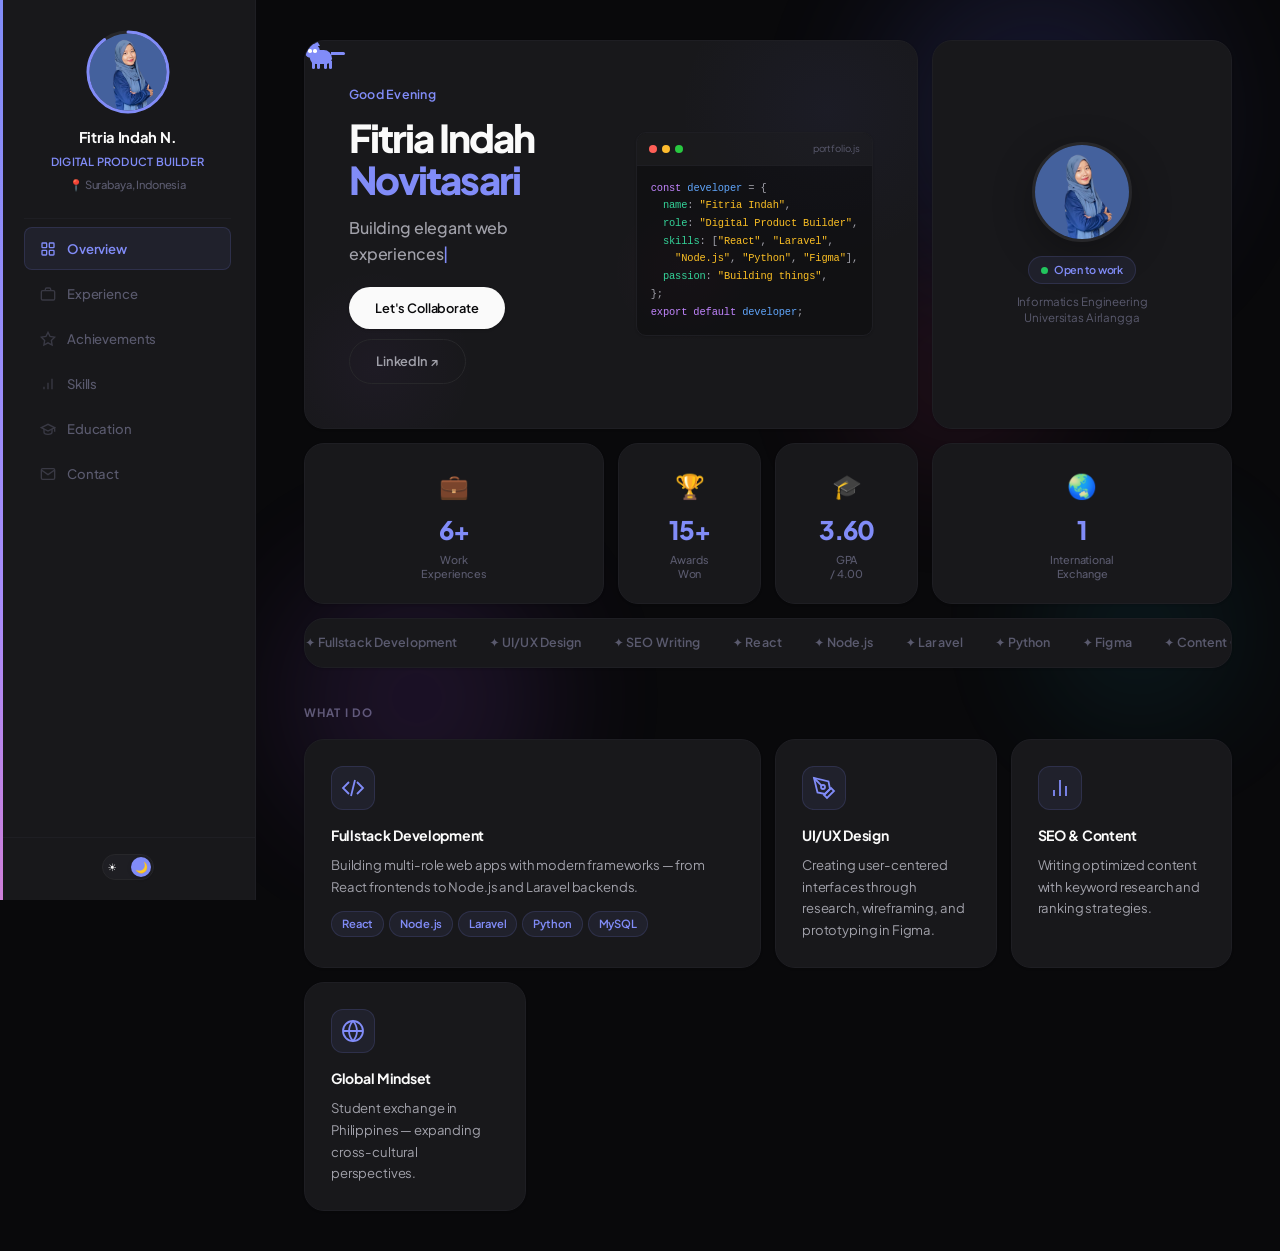
==== index.html @ 5f452891 "Deploy Portfoli" ====
<!DOCTYPE html>
<html lang="en" data-theme="dark">
<head>
  <meta charset="UTF-8"/><meta name="viewport" content="width=device-width,initial-scale=1.0"/>
  <title>Fitria Indah Novitasari – Portfolio</title>
  <meta name="description" content="Portfolio of Fitria Indah Novitasari"/>
  <link rel="preconnect" href="https://fonts.googleapis.com"/>
  <link rel="preconnect" href="https://fonts.gstatic.com" crossorigin/>
  <link href="https://fonts.googleapis.com/css2?family=Plus+Jakarta+Sans:wght@300;400;500;600;700;800&display=swap" rel="stylesheet"/>
  <link rel="stylesheet" href="style.css"/>
</head>
<body>
<aside class="sidebar" id="sidebar">
  <div class="sidebar-accent-line"></div>
  <div class="sidebar-top">
    <div class="sidebar-profile">
      <div class="avatar-ring"><svg class="ring-svg" viewBox="0 0 88 88"><circle cx="44" cy="44" r="40" stroke-width="3" fill="none" class="ring-bg"/><circle cx="44" cy="44" r="40" stroke-width="3" fill="none" class="ring-fill" stroke-dasharray="251" stroke-dashoffset="25"/></svg><img src="img/avatar.png?v=2" alt="Fitria" class="sidebar-avatar"/></div>
      <h2>Fitria Indah N.</h2>
      <span class="sidebar-role">Digital Product Builder</span>
      <div class="sidebar-location">📍 Surabaya, Indonesia</div>
    </div>
    <nav class="sidebar-nav">
      <a href="#overview" class="nav-item active" data-section="overview"><span class="nav-icon"><svg width="16" height="16" viewBox="0 0 24 24" fill="none" stroke="currentColor" stroke-width="2"><rect x="3" y="3" width="7" height="7" rx="1"/><rect x="14" y="3" width="7" height="7" rx="1"/><rect x="3" y="14" width="7" height="7" rx="1"/><rect x="14" y="14" width="7" height="7" rx="1"/></svg></span>Overview</a>
      <a href="#experience" class="nav-item" data-section="experience"><span class="nav-icon"><svg width="16" height="16" viewBox="0 0 24 24" fill="none" stroke="currentColor" stroke-width="2"><rect x="2" y="7" width="20" height="14" rx="2"/><path d="M16 7V5a2 2 0 00-2-2h-4a2 2 0 00-2 2v2"/></svg></span>Experience</a>
      <a href="#achievements" class="nav-item" data-section="achievements"><span class="nav-icon"><svg width="16" height="16" viewBox="0 0 24 24" fill="none" stroke="currentColor" stroke-width="2"><path d="M12 2l3.09 6.26L22 9.27l-5 4.87 1.18 6.88L12 17.77l-6.18 3.25L7 14.14 2 9.27l6.91-1.01L12 2z"/></svg></span>Achievements</a>
      <a href="#skills" class="nav-item" data-section="skills"><span class="nav-icon"><svg width="16" height="16" viewBox="0 0 24 24" fill="none" stroke="currentColor" stroke-width="2"><path d="M12 20V10"/><path d="M18 20V4"/><path d="M6 20v-4"/></svg></span>Skills</a>
      <a href="#education" class="nav-item" data-section="education"><span class="nav-icon"><svg width="16" height="16" viewBox="0 0 24 24" fill="none" stroke="currentColor" stroke-width="2"><path d="M22 10v6M2 10l10-5 10 5-10 5z"/><path d="M6 12v5c0 1.66 2.69 3 6 3s6-1.34 6-3v-5"/></svg></span>Education</a>
      <a href="#contact" class="nav-item" data-section="contact"><span class="nav-icon"><svg width="16" height="16" viewBox="0 0 24 24" fill="none" stroke="currentColor" stroke-width="2"><path d="M4 4h16c1.1 0 2 .9 2 2v12c0 1.1-.9 2-2 2H4c-1.1 0-2-.9-2-2V6c0-1.1.9-2 2-2z"/><polyline points="22,6 12,13 2,6"/></svg></span>Contact</a>
    </nav>
  </div>
  <div class="sidebar-bottom">

    <div class="theme-toggle" id="themeToggle" title="Toggle theme"><span class="toggle-icon light-icon">☀️</span><span class="toggle-icon dark-icon">🌙</span><div class="toggle-thumb"></div></div>
  </div>
</aside>
<header class="mobile-header" id="mobileHeader">
  <button class="menu-btn" id="menuBtn" aria-label="Menu"><span></span><span></span><span></span></button>
  <span class="mobile-logo">FIN.</span>
  <div class="theme-toggle-sm" id="themeToggleSm">🌙</div>
</header>

<main class="main" id="main">

<!-- ===== OVERVIEW ===== -->
<section id="overview" class="panel active">
  <!-- FLOATING GLASS BLOBS -->
  <div class="glass-container">
    <div class="glass-blob gb1"></div>
    <div class="glass-blob gb2"></div>
    <div class="glass-blob gb3"></div>
    <div class="glass-blob gb4"></div>
  </div>

  <!-- BENTO HERO -->
  <div class="bento">
    <div class="bento-main anim-scale">
      <div class="oh-bg"><div class="oh-circle c1"></div><div class="oh-circle c2"></div><div class="oh-circle c3"></div></div>
      <div class="cat-walk"><div class="cat"><div class="cat-body"><div class="cat-head"><div class="cat-ear-l"></div><div class="cat-ear-r"></div><div class="cat-eye-l"></div><div class="cat-eye-r"></div></div><div class="cat-tail"></div><div class="cat-leg cat-leg1"></div><div class="cat-leg cat-leg2"></div><div class="cat-leg cat-leg3"></div><div class="cat-leg cat-leg4"></div></div></div></div>
      <div class="bento-main-inner hero-split">
        <div class="hero-left">
          <span class="oh-greeting" id="greeting"></span>
          <h1 class="oh-name">Fitria Indah<br/><span class="accent">Novitasari</span></h1>
          <p class="oh-tagline">Building <span class="typed" id="typed"></span><span class="cursor-blink">|</span></p>
          <div class="oh-actions"><a href="#contact" class="btn btn-primary" onclick="navigateTo('contact')">Let's Collaborate</a><a href="https://www.linkedin.com/in/fitrindahn" target="_blank" class="btn btn-outline">LinkedIn ↗</a></div>
        </div>
        <div class="hero-right">
          <div class="code-window">
            <div class="cw-bar"><span class="cw-dot red"></span><span class="cw-dot yellow"></span><span class="cw-dot green"></span><span class="cw-title">portfolio.js</span></div>
            <pre class="cw-code"><span class="ck">const</span> <span class="cv">developer</span> = {
  <span class="cp">name</span>: <span class="cs">"Fitria Indah"</span>,
  <span class="cp">role</span>: <span class="cs">"Digital Product Builder"</span>,
  <span class="cp">skills</span>: [<span class="cs">"React"</span>, <span class="cs">"Laravel"</span>,
    <span class="cs">"Node.js"</span>, <span class="cs">"Python"</span>, <span class="cs">"Figma"</span>],
  <span class="cp">passion</span>: <span class="cs">"Building things"</span>,
};
<span class="ck">export default</span> <span class="cv">developer</span>;</pre>
          </div>
        </div>
      </div>
    </div>
    <div class="bento-avatar anim">
      <img src="img/avatar.png?v=2" alt="Fitria" class="oh-avatar"/>
      <div class="oh-status"><span class="status-dot"></span> Open to work</div>
      <p class="bento-avatar-sub">Informatics Engineering<br/>Universitas Airlangga</p>
    </div>
    <div class="bento-stat anim hover-wiggle"><div class="stat-icon">💼</div><div class="stat-num">6+</div><div class="stat-lbl">Work<br/>Experiences</div></div>
    <div class="bento-stat anim hover-wiggle"><div class="stat-icon">🏆</div><div class="stat-num">15+</div><div class="stat-lbl">Awards<br/>Won</div></div>
    <div class="bento-stat anim hover-wiggle"><div class="stat-icon">🎓</div><div class="stat-num">3.60</div><div class="stat-lbl">GPA<br/>/ 4.00</div></div>
    <div class="bento-stat anim hover-wiggle"><div class="stat-icon">🌏</div><div class="stat-num">1</div><div class="stat-lbl">International<br/>Exchange</div></div>
  </div>

  <!-- MARQUEE -->
  <div class="marquee-wrap anim">
    <div class="marquee">
      <span>✦ Fullstack Development</span><span>✦ UI/UX Design</span><span>✦ SEO Writing</span><span>✦ React</span><span>✦ Node.js</span><span>✦ Laravel</span><span>✦ Python</span><span>✦ Figma</span><span>✦ Content Creation</span><span>✦ MikroTik MTCNA</span><span>✦ Project Management</span>
      <span>✦ Fullstack Development</span><span>✦ UI/UX Design</span><span>✦ SEO Writing</span><span>✦ React</span><span>✦ Node.js</span><span>✦ Laravel</span><span>✦ Python</span><span>✦ Figma</span><span>✦ Content Creation</span><span>✦ MikroTik MTCNA</span><span>✦ Project Management</span>
    </div>
  </div>

  <!-- WHAT I DO -->
  <h2 class="section-label">What I Do</h2>
  <div class="what-grid">
    <div class="what-card what-large anim hover-wiggle"><div class="what-icon"><svg width="24" height="24" viewBox="0 0 24 24" fill="none" stroke="var(--accent2)" stroke-width="1.8"><polyline points="16 18 22 12 16 6"/><polyline points="8 6 2 12 8 18"/><line x1="14" y1="4" x2="10" y2="20"/></svg></div><h3>Fullstack Development</h3><p>Building multi-role web apps with modern frameworks — from React frontends to Node.js and Laravel backends.</p><div class="what-tags"><span>React</span><span>Node.js</span><span>Laravel</span><span>Python</span><span>MySQL</span></div></div>
    <div class="what-card anim hover-wiggle"><div class="what-icon"><svg width="24" height="24" viewBox="0 0 24 24" fill="none" stroke="var(--accent2)" stroke-width="1.8"><path d="M12 19l7-7 3 3-7 7-3-3z"/><path d="M18 13l-1.5-7.5L2 2l3.5 14.5L13 18l5-5z"/><path d="M2 2l7.586 7.586"/><circle cx="11" cy="11" r="2"/></svg></div><h3>UI/UX Design</h3><p>Creating user-centered interfaces through research, wireframing, and prototyping in Figma.</p></div>
    <div class="what-card anim hover-wiggle"><div class="what-icon"><svg width="24" height="24" viewBox="0 0 24 24" fill="none" stroke="var(--accent2)" stroke-width="1.8"><line x1="18" y1="20" x2="18" y2="10"/><line x1="12" y1="20" x2="12" y2="4"/><line x1="6" y1="20" x2="6" y2="14"/></svg></div><h3>SEO &amp; Content</h3><p>Writing optimized content with keyword research and ranking strategies.</p></div>
    <div class="what-card anim hover-wiggle"><div class="what-icon"><svg width="24" height="24" viewBox="0 0 24 24" fill="none" stroke="var(--accent2)" stroke-width="1.8"><circle cx="12" cy="12" r="10"/><path d="M2 12h20M12 2a15.3 15.3 0 014 10 15.3 15.3 0 01-4 10 15.3 15.3 0 01-4-10 15.3 15.3 0 014-10z"/></svg></div><h3>Global Mindset</h3><p>Student exchange in Philippines — expanding cross-cultural perspectives.</p></div>
  </div>
</section>

<!-- ===== EXPERIENCE ===== -->
<section id="experience" class="panel">
  <div class="panel-header"><div><h1 class="panel-title">Experience</h1><p class="panel-sub">My professional work journey</p></div></div>

  <div class="exp-card anim"><div class="exp-top"><div class="exp-info"><span class="badge badge-full">Full Time</span><h3>Full Stack Engineer</h3><p class="exp-company">PT Cerdas Anak Indonesia · Depok</p><span class="exp-date">Dec 2025 – Mar 2026</span></div></div>
    <p class="exp-desc">Developing a full-stack multi-role website for <strong>cerindo.id</strong>, covering both frontend and backend system implementation.</p>
    <div class="exp-tags"><span>Full Stack</span><span>Frontend</span><span>Backend</span></div>
    <div class="media-section"><h4>📎 Project Media</h4><div class="media-grid"><a href="https://www.cerindo.id" target="_blank" class="media-item media-link"><img src="img/project-cerindo.png" alt="Cerindo"/><span>Cerindo Dashboard ↗</span></a></div></div></div>

  <div class="exp-card anim"><div class="exp-top"><div class="exp-info"><span class="badge badge-full">Full Time</span><h3>Content Creator</h3><p class="exp-company">PT Pop Jasa Indonesia · Surabaya</p><span class="exp-date">Jul 2025 – Mar 2026</span></div></div>
    <p class="exp-desc">Planned and produced social media content end-to-end, creating engaging visuals and copy for 4 brands.</p>
    <div class="exp-tags"><span>Social Media</span><span>Copywriting</span><span>Marketing</span></div>
    <div class="media-section"><h4>📎 Brand Accounts</h4><div class="brand-links">
      <a href="https://www.instagram.com/popjasaofficial" target="_blank" class="brand-link"><img src="img/brand-popjasa.jpg" alt="Popjasa" class="brand-avatar"/><div class="brand-info"><strong>Popjasa</strong><span>@popjasaofficial</span></div><span class="cl-arrow">→</span></a>
      <a href="https://www.instagram.com/jasamuraofficial" target="_blank" class="brand-link"><img src="img/brand-jasamura.jpg" alt="Jasamura" class="brand-avatar"/><div class="brand-info"><strong>Jasamura</strong><span>@jasamuraofficial</span></div><span class="cl-arrow">→</span></a>
      <a href="https://www.instagram.com/saftindonesia" target="_blank" class="brand-link"><img src="img/brand-saft.jpg" alt="SAFT" class="brand-avatar"/><div class="brand-info"><strong>SAFT</strong><span>@saftindonesia</span></div><span class="cl-arrow">→</span></a>
      <a href="https://www.instagram.com/upgradeskill.id" target="_blank" class="brand-link"><img src="img/brand-upgradeskill.jpg" alt="Upgrade Skill" class="brand-avatar"/><div class="brand-info"><strong>Upgrade Skill</strong><span>@upgradeskill.id</span></div><span class="cl-arrow">→</span></a>
    </div></div></div>

  <div class="exp-card anim"><div class="exp-top"><div class="exp-info"><span class="badge badge-intern">Internship</span><h3>UI/UX Designer</h3><p class="exp-company">Start Franchise · Surabaya</p><span class="exp-date">Dec 2025 – Feb 2026</span></div></div>
    <p class="exp-desc">Designed user-focused web and app interfaces through wireframing, prototyping, and developer collaboration.</p>
    <div class="exp-tags"><span>UI/UX</span><span>Wireframing</span><span>Prototyping</span></div>
    <div class="media-section"><h4>📎 Project Media</h4><div class="media-grid"><div class="media-item" onclick="openLightbox('img/sf-portfolio1.png')"><img src="img/sf-portfolio1.png" alt="Start Franchise Website"/><span>Website Design</span></div><div class="media-item" onclick="openLightbox('img/sf-portfolio2.png')"><img src="img/sf-portfolio2.png" alt="Start Franchise Awards"/><span>Awards Page</span></div></div></div></div>

  <div class="exp-card anim"><div class="exp-top"><div class="exp-info"><span class="badge badge-intern">Internship</span><h3>SEO Writer</h3><p class="exp-company">DSID, Universitas Airlangga</p><span class="exp-date">Feb 2025 – Dec 2025</span></div></div>
    <p class="exp-desc">Wrote SEO-optimized articles with keyword research, proper formatting, and ranking optimization.</p>
    <div class="exp-tags"><span>SEO</span><span>Content</span><span>Keywords</span></div>
    <div class="media-section"><h4>📎 Project Media</h4><div class="brand-links"><a href="img/seo-articles.pdf" target="_blank" class="brand-link"><span class="brand-avatar" style="background:linear-gradient(135deg,#ef4444,#dc2626);color:#fff;display:flex;align-items:center;justify-content:center;font-size:.65rem;font-weight:800">PDF</span><div class="brand-info"><strong>SEO Articles Collection</strong><span>View published articles →</span></div><span class="cl-arrow">→</span></a></div></div></div>

  <div class="exp-card anim"><div class="exp-top"><div class="exp-info"><span class="badge badge-intern">Internship</span><h3>UI/UX Designer</h3><p class="exp-company">PT Utero Indonesia · Malang</p><span class="exp-date">Jul 2022 – Dec 2022</span></div></div>
    <p class="exp-desc">Created website prototypes, developed a digital museum project, and produced Instagram content.</p>
    <div class="exp-tags"><span>UI/UX</span><span>Prototyping</span><span>Branding</span></div>
    <div class="media-section"><h4>📎 Project Media</h4><div class="brand-links"><a href="img/utero-portfolio.pdf" target="_blank" class="brand-link"><span class="brand-avatar" style="background:linear-gradient(135deg,#ef4444,#dc2626);color:#fff;display:flex;align-items:center;justify-content:center;font-size:.65rem;font-weight:800">PDF</span><div class="brand-info"><strong>UI/UX Design Portfolio</strong><span>View full portfolio →</span></div><span class="cl-arrow">→</span></a></div></div></div>
</section>

<!-- ===== ACHIEVEMENTS ===== -->
<section id="achievements" class="panel">
  <div class="panel-header anim"><div><h1 class="panel-title">Achievements</h1><p class="panel-sub">Awards, competitions & certifications</p></div></div>

  <div class="ach-featured">
    <div class="ach-feature-card anim-scale">
      <div class="ach-feature-badge">🥇 International</div>
      <h3>1st Place – Tech-Poster-Play</h3>
      <p>CSPC, Philippines · 2024</p>
      <div class="media-section mini"><div class="media-grid"><div class="media-item" onclick="openLightbox('img/cert-techplay-new.jpg')"><img src="img/cert-techplay-new.jpg" alt="Tech-Play Certificate"/><span>Certificate</span></div></div></div>
    </div>
    <div class="ach-feature-card anim-scale">
      <div class="ach-feature-badge">🏆 University</div>
      <h3>Top 10 Outstanding Student</h3>
      <p>Mahasiswa Berprestasi, UNAIR · 2025</p>
      <div class="media-section mini"><div class="media-grid"><div class="media-item" onclick="openLightbox('img/cert-mawapres.jpg')"><img src="img/cert-mawapres.jpg" alt="Mawapres"/><span>Certificate</span></div></div></div>
    </div>
  </div>

  <h2 class="section-label">Competition Awards</h2>
  <div class="ach-list">
    <div class="ach-row anim-left"><span class="ach-yr">2024</span><div><strong>Top 3 Outstanding Student – Faculty Level</strong><p>Universitas Airlangga</p></div><div class="media-item sm" onclick="openLightbox('img/cert-mawapres-table.jpg')"><img src="img/cert-mawapres-table.jpg" alt="Mawapres"/></div></div>
    <div class="ach-row anim-left"><span class="ach-yr">2024</span><div><strong>Top 20 Best Team – Hackfest</strong><p>GDSC Indonesia</p></div><div class="media-item sm" onclick="openLightbox('img/cert-gdsc-new.jpg')"><img src="img/cert-gdsc-new.jpg" alt="GDSC"/></div></div>
    <div class="ach-row anim-left"><span class="ach-yr">2023</span><div><strong>Best Discipline Student</strong><p>SMK Telkom Sidoarjo</p></div><div class="media-item sm" onclick="openLightbox('img/cert-discipline.jpg')"><img src="img/cert-discipline.jpg" alt="Discipline"/></div></div>
    <div class="ach-row anim-left"><span class="ach-yr">2023</span><div><strong>1st Runner Up – Entrepreneur Business 4.0</strong><p>UKWM</p></div><div class="media-item sm" onclick="openLightbox('img/cert-ukwm-new.png')"><img src="img/cert-ukwm-new.png" alt="UKWM"/></div></div>
    <div class="ach-row anim-left"><span class="ach-yr">2022</span><div><strong>1st Winner – OCEANO Paper & Poster</strong><p>ITS</p></div><div class="media-item sm" onclick="openLightbox('img/cert-oceano.png')"><img src="img/cert-oceano.png" alt="OCEANO"/></div></div>
    <div class="ach-row anim-left"><span class="ach-yr">2022</span><div><strong>1st Runner Up – Compfest 14</strong><p>University of Indonesia</p></div><div class="media-item sm" onclick="openLightbox('img/cert-compfest.png')"><img src="img/cert-compfest.png" alt="Compfest"/></div></div>
    <div class="ach-row anim-left"><span class="ach-yr">2022</span><div><strong>1st Winner – Business Plan</strong><p>Muhammadiyah Ponorogo Univ.</p></div><div class="media-item sm" onclick="openLightbox('img/cert-bizplan.png')"><img src="img/cert-bizplan.png" alt="Business Plan"/></div></div>
    <div class="ach-row anim-left"><span class="ach-yr">2022</span><div><strong>1st Winner – Playbox Season II</strong><p>ITTS</p></div><div class="media-item sm" onclick="openLightbox('img/cert-playbox.png')"><img src="img/cert-playbox.png" alt="Playbox"/></div></div>
  </div>

  <h2 class="section-label" style="margin-top:32px">Certifications</h2>
  <div class="cert-card anim-left"><span class="cert-icon">📜</span><div><strong>MikroTik Certified Network Associate (MTCNA)</strong><p>Network Associate License · 2023</p></div></div>
</section>

<!-- ===== SKILLS ===== -->
<section id="skills" class="panel">
  <div class="panel-header"><div><h1 class="panel-title">Skills & Expertise</h1><p class="panel-sub">Technologies and tools I work with</p></div></div>
  <div class="skills-layout">
    <div class="skill-main">
      <h3>💻 Fullstack Development</h3>
      <div class="skill-bars">
        <div class="skill-bar-item"><span class="sb-label">HTML / CSS</span><div class="sb-track"><div class="sb-fill" style="width:92%"></div></div></div>
        <div class="skill-bar-item"><span class="sb-label">JavaScript</span><div class="sb-track"><div class="sb-fill" style="width:85%"></div></div></div>
        <div class="skill-bar-item"><span class="sb-label">React</span><div class="sb-track"><div class="sb-fill" style="width:78%"></div></div></div>
        <div class="skill-bar-item"><span class="sb-label">Node.js</span><div class="sb-track"><div class="sb-fill" style="width:75%"></div></div></div>
        <div class="skill-bar-item"><span class="sb-label">PHP / Laravel</span><div class="sb-track"><div class="sb-fill" style="width:80%"></div></div></div>
        <div class="skill-bar-item"><span class="sb-label">MySQL</span><div class="sb-track"><div class="sb-fill" style="width:82%"></div></div></div>
        <div class="skill-bar-item"><span class="sb-label">Python</span><div class="sb-track"><div class="sb-fill" style="width:70%"></div></div></div>
      </div>
    </div>
    <div class="skill-side">
      <div class="skill-bubble-card anim"><h4>🎨 UI/UX Design</h4><div class="pills"><span>Figma</span><span>Wireframing</span><span>Prototyping</span><span>User Research</span><span>Design Systems</span><span>Interaction Design</span></div></div>
      <div class="skill-bubble-card anim"><h4>📈 Digital Marketing</h4><div class="pills"><span>SEO Writing</span><span>Content Creation</span><span>Social Media</span><span>Keyword Research</span><span>Copywriting</span></div></div>
      <div class="skill-bubble-card anim"><h4>💡 Soft Skills</h4><div class="pills"><span>Leadership</span><span>Public Speaking</span><span>Project Management</span><span>Critical Thinking</span><span>Team Collaboration</span><span>Time Management</span></div></div>
    </div>
  </div>
</section>

<!-- ===== EDUCATION ===== -->
<section id="education" class="panel">
  <div class="panel-header"><div><h1 class="panel-title">Education</h1><p class="panel-sub">Academic background & organizations</p></div></div>
  <div class="edu-list">
    <div class="edu-card anim"><div class="edu-icon">🎓</div><div><h3>D4 Informatics Engineering</h3><p class="edu-place">Universitas Airlangga · Surabaya</p><p class="edu-date">Aug 2023 – Present</p><div class="edu-gpa">GPA <strong>3.60</strong> / 4.00</div><p>Applied software development, data processing, and practical IT implementation.</p></div></div>
    <div class="edu-card anim"><div class="edu-icon">🏫</div><div><h3>High School Diploma</h3><p class="edu-place">SMK Telkom Sidoarjo</p><p class="edu-date">Jun 2020 – Jul 2023</p><div class="edu-gpa">Score <strong>88.00</strong> / 100</div><p>Telecommunications, network engineering, and technical troubleshooting.</p></div></div>
    <div class="edu-card anim"><div class="edu-icon">🌏</div><div><h3>International Student Exchange</h3><p class="edu-place">Camarines Sur Polytechnic Colleges · Philippines</p><p class="edu-date">2024</p><p>Airlangga Full-Time International Student Faculty Mobility Program.</p>
      <div class="media-section"><h4>📎 Exchange Media</h4><div class="media-grid"><div class="media-item" onclick="openLightbox('img/exchange-1.jpg')"><img src="img/exchange-1.jpg" alt="Student Mobility Program"/><span>Mobility Program</span></div><div class="media-item" onclick="openLightbox('img/exchange-2.jpg')"><img src="img/exchange-2.jpg" alt="Exchange Certificate"/><span>Certificate</span></div></div></div>
    </div></div>
  </div>

  <h2 class="section-label">Organizations</h2>
  <div class="org-list">
    <div class="org-card-v2"><div class="org-info"><strong>🏛️ Vice Chairman</strong><span>HIMTI, Universitas Airlangga</span><span class="org-date">Jan – Dec 2025</span></div></div>
    <div class="org-card-v2"><div class="org-info"><strong>🔵 UI/UX Designer</strong><span>GDSC Airlangga – Google Solution Challenge & Hackfest</span><span class="org-date">Oct 2023 – 2024</span></div></div>
    <div class="org-card-v2 anim-left"><div class="org-info"><strong>🌐 UI/UX Staff</strong><span>BEM UNAIR – MEDINFO Division & Airlangga Creative Fest</span><span class="org-date">May 2024 – Jan 2025</span></div></div>
    <div class="org-card-v2 anim-left"><div class="org-info"><strong>🎤 Web Development</strong><span>TEDx Universitas Airlangga – UI/UX & Prototyping</span><span class="org-date">2025</span></div>
      <div class="media-section mini"><div class="media-grid"><div class="media-item" onclick="openLightbox('img/tedx-portfolio.png')"><img src="img/tedx-portfolio.png" alt="TEDx UI/UX"/><span>TEDx UI/UX</span></div></div></div></div>
  </div>
</section>

<!-- ===== CONTACT ===== -->
<section id="contact" class="panel">
  <div class="panel-header"><div><h1 class="panel-title">Get In Touch</h1><p class="panel-sub">Open to opportunities, collaborations, or a friendly chat</p></div></div>
  <div class="contact-hero compact">
    <div class="contact-left">
      <h2>Let's build<br/>something <span class="accent">great</span><br/>together.</h2>
      <p>I'm always excited to discuss new projects, creative ideas, or opportunities to be part of your vision.</p>
      <div class="contact-details">
        <div class="cd-item"><span>📍</span><span>Surabaya, Indonesia</span></div>
        <div class="cd-item"><span class="status-dot"></span><span>Available for work</span></div>
      </div>
    </div>
    <div class="contact-right">
      <a href="mailto:hello.fitria15@gmail.com" class="contact-link anim"><div class="cl-icon">✉️</div><div><h4>Email</h4><p>hello.fitria15@gmail.com</p></div><span class="cl-arrow">→</span></a>
      <a href="https://www.linkedin.com/in/fitrindahn" target="_blank" class="contact-link anim"><div class="cl-icon">💼</div><div><h4>LinkedIn</h4><p>fitrindahn</p></div><span class="cl-arrow">→</span></a>
      <a href="tel:085755105248" class="contact-link anim"><div class="cl-icon">📱</div><div><h4>Phone</h4><p>085755105248</p></div><span class="cl-arrow">→</span></a>

    </div>
  </div>
  <div class="contact-quote anim">
    <blockquote>"The best way to predict the future is to create it."</blockquote>
    <span>— Peter Drucker</span>
  </div>
</section>

</main>
<div class="lightbox" id="lightbox" onclick="closeLightbox()"><img id="lightboxImg" src="" alt=""/><button class="lb-close" onclick="closeLightbox()">✕</button></div>
<script src="script.js"></script>
</body>
</html>
---- style.css ----
*,*::before,*::after{box-sizing:border-box;margin:0;padding:0}
:root{
  --bg:#f8f8fa;--bg2:#ffffff;--bg3:#f2f2f5;--bg4:#eaeaef;
  --text:#18181b;--text2:#52525b;--text3:#a1a1aa;
  --accent:#18181b;--accent2:#6366f1;--accent-soft:rgba(99,102,241,0.06);--accent-border:rgba(99,102,241,0.12);
  --border:#e4e4e7;--border2:#f0f0f2;
  --shadow:0 1px 3px rgba(0,0,0,0.04);--shadow2:0 12px 40px rgba(0,0,0,0.06);--shadow3:0 1px 2px rgba(0,0,0,0.03);
  --radius:20px;--radius-sm:12px;--radius-xs:8px;
  --font:'Plus Jakarta Sans',system-ui,sans-serif;
  --sidebar-w:256px;--ease:cubic-bezier(0.25,0.1,0.25,1);
}
[data-theme="dark"]{
  --bg:#09090b;--bg2:#18181b;--bg3:#1e1e23;--bg4:#27272a;
  --text:#fafafa;--text2:#a1a1aa;--text3:#5a5a6e;
  --accent:#fafafa;--accent2:#818cf8;--accent-soft:rgba(129,140,248,0.08);--accent-border:rgba(129,140,248,0.15);
  --border:#27272a;--border2:#1e1e23;
  --shadow:0 1px 3px rgba(0,0,0,0.2);--shadow2:0 12px 40px rgba(0,0,0,0.3);--shadow3:0 1px 2px rgba(0,0,0,0.15);
}
html{scroll-behavior:smooth;-webkit-font-smoothing:antialiased}
body{font-family:var(--font);background:var(--bg);color:var(--text);transition:background .4s var(--ease),color .4s var(--ease);line-height:1.6;font-size:14px;letter-spacing:-.01em}
::-webkit-scrollbar{width:4px}::-webkit-scrollbar-track{background:transparent}::-webkit-scrollbar-thumb{background:var(--border);border-radius:99px}
img{max-width:100%;display:block}a{color:inherit;text-decoration:none}

/* SIDEBAR */
.sidebar{position:fixed;left:0;top:0;bottom:0;width:var(--sidebar-w);background:var(--bg2);border-right:1px solid var(--border2);display:flex;flex-direction:column;justify-content:space-between;z-index:50;transition:transform .4s var(--ease),background .4s var(--ease)}
.sidebar-accent-line{position:absolute;top:0;left:0;bottom:0;width:3px;background:linear-gradient(180deg,var(--accent2),#a78bfa,#f472b6,var(--accent2));background-size:200% 200%;animation:gradLine 6s ease infinite}
@keyframes gradLine{0%,100%{background-position:0% 0%}50%{background-position:0% 100%}}
.sidebar-top{padding:32px 24px 24px}
.sidebar-profile{text-align:center;padding-bottom:24px;margin-bottom:8px;border-bottom:1px solid var(--border2)}
.avatar-ring{position:relative;width:80px;height:80px;margin:0 auto 14px}
.ring-svg{position:absolute;inset:-4px;width:88px;height:88px;transform:rotate(-90deg)}
.ring-bg{stroke:var(--border)}
.ring-fill{stroke:var(--accent2);stroke-linecap:round;transition:stroke-dashoffset 1s var(--ease)}
.sidebar-avatar{width:80px;height:80px;border-radius:50%;object-fit:cover;transition:.3s var(--ease)}
.sidebar-profile:hover .sidebar-avatar{transform:scale(1.05)}
.sidebar-profile h2{font-size:.92rem;font-weight:700;letter-spacing:-.02em;margin-bottom:3px}
.sidebar-role{font-size:.7rem;color:var(--accent2);font-weight:600;letter-spacing:.02em;text-transform:uppercase;display:block;margin-bottom:6px}
.sidebar-location{font-size:.7rem;color:var(--text3);font-weight:500}
.sidebar-nav{display:flex;flex-direction:column;gap:2px}
.nav-item{display:flex;align-items:center;gap:10px;padding:10px 14px;border-radius:var(--radius-xs);font-size:.82rem;font-weight:500;color:var(--text3);transition:all .25s var(--ease);cursor:pointer;border:1px solid transparent;position:relative}
.nav-item:hover{color:var(--text);background:var(--bg3)}
.nav-item.active{color:var(--accent2);background:var(--accent-soft);font-weight:600;border-color:var(--accent-border)}
.nav-icon{width:18px;display:flex;align-items:center;justify-content:center;opacity:.5;flex-shrink:0}
.nav-icon svg{width:16px;height:16px}
.nav-item.active .nav-icon{opacity:1}
.sidebar-bottom{padding:16px 24px 20px;border-top:1px solid var(--border2)}
.sidebar-socials{display:flex;justify-content:center;gap:8px;margin-bottom:14px}
.sb-social{width:34px;height:34px;display:flex;align-items:center;justify-content:center;border-radius:var(--radius-xs);font-size:.9rem;background:var(--bg3);border:1px solid var(--border2);transition:.25s var(--ease)}
.sb-social:hover{background:var(--accent-soft);border-color:var(--accent-border);transform:translateY(-2px)}
.theme-toggle{width:52px;height:26px;background:var(--bg3);border-radius:99px;position:relative;cursor:pointer;display:flex;align-items:center;justify-content:space-between;padding:0 5px;margin:0 auto;border:1px solid var(--border);transition:.3s var(--ease)}
.theme-toggle:hover{border-color:var(--accent2)}
.toggle-icon{font-size:.65rem;z-index:1}
.toggle-thumb{position:absolute;left:2px;width:20px;height:20px;border-radius:50%;background:var(--accent);transition:transform .35s var(--ease);box-shadow:0 1px 4px rgba(0,0,0,.15)}
[data-theme="dark"] .toggle-thumb{transform:translateX(26px);background:var(--accent2)}
.mobile-header{display:none;position:fixed;top:0;left:0;right:0;height:56px;background:var(--bg2);border-bottom:1px solid var(--border2);z-index:60;align-items:center;justify-content:space-between;padding:0 20px;transition:background .4s var(--ease)}
.menu-btn{background:none;border:none;cursor:pointer;display:flex;flex-direction:column;gap:4px;padding:6px}
.menu-btn span{width:18px;height:1.5px;background:var(--text);border-radius:2px}
.mobile-logo{font-size:1rem;font-weight:800;letter-spacing:-.04em}
.theme-toggle-sm{font-size:1rem;cursor:pointer;transition:transform .3s}
.theme-toggle-sm:hover{transform:rotate(30deg)}
.main{margin-left:var(--sidebar-w);min-height:100vh;padding:40px 48px;max-width:1100px;transition:margin .4s var(--ease)}
.panel{display:none}.panel.active{display:block}

/* STAGGERED ANIMATIONS */
.anim{opacity:0;transform:translateY(20px);transition:opacity .5s var(--ease),transform .5s var(--ease)}
.anim.show{opacity:1;transform:translateY(0)}
.anim-left{opacity:0;transform:translateX(-20px);transition:opacity .5s var(--ease),transform .5s var(--ease)}
.anim-left.show{opacity:1;transform:translateX(0)}
.anim-scale{opacity:0;transform:scale(.92);transition:opacity .5s var(--ease),transform .5s var(--ease)}
.anim-scale.show{opacity:1;transform:scale(1)}
@keyframes pulse{0%,100%{transform:scale(1)}50%{transform:scale(1.05)}}
@keyframes wiggle{0%,100%{transform:rotate(0)}25%{transform:rotate(-3deg)}75%{transform:rotate(3deg)}}
.hover-wiggle:hover .what-emoji,.hover-wiggle:hover .stat-icon,.hover-wiggle:hover .ach-icon{animation:wiggle .4s ease}
.hover-pulse:hover{animation:pulse .35s ease}
.panel-header{margin-bottom:40px}
.panel-title{font-size:1.75rem;font-weight:800;letter-spacing:-.04em}
.panel-sub{color:var(--text3);font-size:.85rem;margin-top:6px}
.section-label{font-size:.72rem;font-weight:700;text-transform:uppercase;letter-spacing:.1em;color:var(--text3);margin-bottom:16px;margin-top:36px}
.accent{color:var(--accent2)}

/* FLOATING GLASS BLOBS - GLOWING */
.glass-container{position:fixed;top:0;left:var(--sidebar-w);right:0;bottom:0;pointer-events:none;z-index:0;overflow:hidden}
.glass-blob{position:absolute;border-radius:50%;filter:blur(70px)}
.gb1{width:320px;height:320px;background:rgba(99,102,241,.45);opacity:.6;top:-40px;right:8%;animation:drift1 18s ease-in-out infinite}
.gb2{width:260px;height:260px;background:rgba(168,85,247,.4);opacity:.55;bottom:8%;left:3%;animation:drift2 22s ease-in-out infinite}
.gb3{width:200px;height:200px;background:rgba(236,72,153,.35);opacity:.5;top:30%;right:22%;animation:drift3 15s ease-in-out infinite}
.gb4{width:180px;height:180px;background:rgba(34,211,238,.35);opacity:.45;bottom:20%;right:5%;animation:drift4 20s ease-in-out infinite}
@keyframes drift1{0%,100%{transform:translate(0,0) scale(1)}25%{transform:translate(40px,30px) scale(1.1)}50%{transform:translate(-20px,60px) scale(.9)}75%{transform:translate(30px,-20px) scale(1.05)}}
@keyframes drift2{0%,100%{transform:translate(0,0) scale(1)}33%{transform:translate(-30px,-40px) scale(1.15)}66%{transform:translate(50px,20px) scale(.88)}}
@keyframes drift3{0%,100%{transform:translate(0,0) scale(1)}25%{transform:translate(-40px,25px) scale(1.1)}50%{transform:translate(20px,-35px) scale(.95)}75%{transform:translate(35px,15px) scale(1.05)}}
@keyframes drift4{0%,100%{transform:translate(0,0) scale(1)}50%{transform:translate(-25px,40px) scale(1.12)}}
[data-theme="dark"] .glass-blob{opacity:.3}
[data-theme="dark"] .gb1{background:rgba(99,102,241,.5)}
[data-theme="dark"] .gb2{background:rgba(168,85,247,.45)}
[data-theme="dark"] .gb3{background:rgba(236,72,153,.4)}
[data-theme="dark"] .gb4{background:rgba(34,211,238,.35)}

/* CAT WALK ANIMATION */
.cat-walk{position:absolute;inset:0;z-index:2;pointer-events:none;overflow:hidden}
.cat{position:absolute;width:40px;height:28px;animation:catWalk 10s ease-in-out infinite}
.cat-body{position:relative;width:100%;height:100%}
.cat-body::before{content:'';position:absolute;bottom:5px;left:5px;width:22px;height:14px;background:var(--accent2);border-radius:10px 10px 7px 7px}
.cat-head{position:absolute;bottom:11px;left:0;width:15px;height:14px;background:var(--accent2);border-radius:50% 50% 40% 40%;z-index:1}
.cat-ear-l,.cat-ear-r{position:absolute;top:-5px;width:0;height:0;border-left:4px solid transparent;border-right:4px solid transparent;border-bottom:7px solid var(--accent2)}
.cat-ear-l{left:0}.cat-ear-r{right:0}
.cat-eye-l,.cat-eye-r{position:absolute;top:5px;width:3.5px;height:3.5px;background:#fff;border-radius:50%;animation:catBlink 3s ease infinite}
.cat-eye-l{left:3px}.cat-eye-r{left:8px}
@keyframes catBlink{0%,92%,100%{transform:scaleY(1)}95%{transform:scaleY(.1)}}
.cat-tail{position:absolute;bottom:14px;right:0;width:14px;height:3.5px;background:var(--accent2);border-radius:0 5px 5px 0;transform-origin:left center;animation:tailWag 1s ease-in-out infinite alternate}
@keyframes tailWag{0%{transform:rotate(-15deg)}100%{transform:rotate(20deg)}}
.cat-leg{position:absolute;bottom:0;width:3px;height:8px;background:var(--accent2);border-radius:0 0 1.5px 1.5px}
.cat-leg1{left:7px;animation:legWalk .35s ease infinite alternate}
.cat-leg2{left:12px;animation:legWalk .35s ease infinite alternate-reverse}
.cat-leg3{left:19px;animation:legWalk .35s ease infinite alternate-reverse}
.cat-leg4{left:24px;animation:legWalk .35s ease infinite alternate}
@keyframes legWalk{0%{height:8px}100%{height:4px}}
@keyframes catWalk{
  0%,5%{bottom:10px;left:20px;transform:scaleX(1)}
  40%{bottom:10px;left:calc(100% - 56px);transform:scaleX(1)}
  45%{bottom:10px;left:calc(100% - 56px);transform:scaleX(1) rotate(-90deg)}
  85%{bottom:calc(100% - 40px);left:calc(100% - 56px);transform:scaleX(1) rotate(-90deg)}
  90%{bottom:calc(100% - 40px);left:calc(100% - 56px);transform:scaleX(-1) rotate(90deg)}
  95%{bottom:10px;left:calc(100% - 56px);transform:scaleX(-1) rotate(90deg)}
  96%{bottom:10px;left:calc(100% - 56px);transform:scaleX(-1)}
  100%{bottom:10px;left:20px;transform:scaleX(-1)}
}

/* STATUS DOT */
.status-dot{display:inline-block;width:7px;height:7px;border-radius:50%;background:#22c55e;margin-right:4px;animation:statusPulse 2s ease-in-out infinite}
@keyframes statusPulse{0%,100%{box-shadow:0 0 0 0 rgba(34,197,94,.5)}50%{box-shadow:0 0 0 5px rgba(34,197,94,0)}}

/* BENTO GRID - 6 col */
.bento{display:grid;grid-template-columns:repeat(6,1fr);gap:14px;margin-bottom:14px}
.bento-main{grid-column:1/5;background:var(--bg2);border:1px solid var(--border2);border-radius:var(--radius);padding:44px;box-shadow:var(--shadow3);position:relative;overflow:hidden;transition:.35s var(--ease)}
.bento-main:hover{box-shadow:var(--shadow2)}
.bento-main-inner{position:relative;z-index:1}
.oh-bg{position:absolute;inset:0;pointer-events:none;overflow:hidden}
.oh-circle{position:absolute;border-radius:50%;opacity:.4;animation:float 10s ease-in-out infinite}
.c1{width:300px;height:300px;background:radial-gradient(circle,rgba(99,102,241,.12),transparent 70%);top:-80px;right:-60px}
.c2{width:200px;height:200px;background:radial-gradient(circle,rgba(168,85,247,.1),transparent 70%);bottom:-40px;left:-30px;animation-delay:-3s}
.c3{width:150px;height:150px;background:radial-gradient(circle,rgba(236,72,153,.08),transparent 70%);top:40%;left:50%;animation-delay:-6s}
@keyframes float{0%,100%{transform:translate(0,0) scale(1)}50%{transform:translate(15px,-10px) scale(1.05)}}
.oh-greeting{display:block;font-size:.78rem;font-weight:600;color:var(--accent2);margin-bottom:12px;letter-spacing:.02em}
.oh-name{font-size:2.4rem;font-weight:800;letter-spacing:-.05em;line-height:1.1;margin-bottom:14px}
.oh-tagline{font-size:1rem;color:var(--text2);margin-bottom:20px;font-weight:500}
.cursor-blink{color:var(--accent2);animation:blink 1s infinite}
@keyframes blink{0%,50%{opacity:1}51%,100%{opacity:0}}
.oh-actions{display:flex;gap:10px;flex-wrap:wrap}

/* HERO SPLIT LAYOUT */
.hero-split{display:flex;align-items:center;gap:32px}
.hero-left{flex:1;min-width:0}
.hero-right{flex:0 0 auto;position:relative}

/* CODE WINDOW */
.code-window{background:var(--bg);border:1px solid var(--border2);border-radius:10px;overflow:hidden;box-shadow:var(--shadow3);font-family:'Fira Code','JetBrains Mono',monospace;transition:.35s var(--ease)}
.code-window:hover{transform:translateY(-2px);box-shadow:var(--shadow2)}
.cw-bar{display:flex;align-items:center;gap:5px;padding:8px 12px;background:var(--border2);border-bottom:1px solid var(--border2)}
.cw-dot{width:8px;height:8px;border-radius:50%}
.cw-dot.red{background:#ff5f57}.cw-dot.yellow{background:#febc2e}.cw-dot.green{background:#28c840}
.cw-title{font-size:.6rem;color:var(--text3);margin-left:auto;font-family:var(--font)}
.cw-code{padding:14px;font-size:.65rem;line-height:1.7;margin:0;color:var(--text2);overflow:hidden}
.ck{color:#c084fc}.cv{color:#60a5fa}.cp{color:#34d399}.cs{color:#fbbf24}
[data-theme="dark"] .code-window{background:rgba(0,0,0,.3)}
[data-theme="dark"] .cw-bar{background:rgba(255,255,255,.04)}
.bento-avatar{grid-column:5/7;background:var(--bg2);border:1px solid var(--border2);border-radius:var(--radius);padding:28px 20px;text-align:center;box-shadow:var(--shadow3);display:flex;flex-direction:column;align-items:center;justify-content:center;transition:.35s var(--ease)}
.bento-avatar:hover{box-shadow:var(--shadow2);border-color:var(--border)}
.oh-avatar{width:100px;height:100px;border-radius:50%;object-fit:cover;border:3px solid var(--border);box-shadow:var(--shadow2);transition:.4s var(--ease);margin-bottom:14px}
.bento-avatar:hover .oh-avatar{border-color:var(--accent2);transform:scale(1.05)}
.oh-status{font-size:.68rem;font-weight:600;color:var(--accent2);background:var(--accent-soft);padding:4px 12px;border-radius:99px;display:inline-block;border:1px solid var(--accent-border);margin-bottom:10px}
.bento-avatar-sub{font-size:.72rem;color:var(--text3);line-height:1.4}
.bento-stat{grid-column:span 1;background:var(--bg2);border:1px solid var(--border2);border-radius:var(--radius);padding:22px 16px;text-align:center;box-shadow:var(--shadow3);transition:.35s var(--ease)}
.bento-stat:nth-child(3){grid-column:1/3}
.bento-stat:nth-child(4){grid-column:3/4}
.bento-stat:nth-child(5){grid-column:4/5}
.bento-stat:nth-child(6){grid-column:5/7}
.media-item:hover{transform:translateY(-3px);box-shadow:var(--shadow2)}

/* BRAND LINKS */
.brand-links{display:flex;flex-direction:column;gap:8px}
.brand-link{display:flex;align-items:center;gap:14px;padding:14px 18px;background:var(--bg2);border:1px solid var(--border2);border-radius:var(--radius-sm);transition:.35s var(--ease);text-decoration:none;color:inherit}
.brand-link:hover{border-color:var(--accent-border);transform:translateX(6px);box-shadow:var(--shadow2)}
.brand-avatar{width:42px;height:42px;border-radius:50%;flex-shrink:0;object-fit:cover;box-shadow:0 2px 8px rgba(0,0,0,.12);border:2px solid var(--border2)}
.brand-info{flex:1;display:flex;flex-direction:column;gap:1px}
.brand-info strong{font-size:.85rem;font-weight:700}
.brand-info span{font-size:.72rem;color:var(--text3)}
.brand-link .cl-arrow{color:var(--text3);font-size:1rem;transition:.3s var(--ease)}
.brand-link:hover .cl-arrow{color:var(--accent2);transform:translateX(4px)}
.bento-stat:hover{transform:translateY(-3px);box-shadow:var(--shadow2);border-color:var(--accent-border)}
.stat-icon{font-size:1.5rem;margin-bottom:6px}
.stat-num{font-size:1.6rem;font-weight:800;letter-spacing:-.04em;margin-bottom:2px;color:var(--accent2)}
.stat-lbl{font-size:.68rem;color:var(--text3);font-weight:500;line-height:1.3}

/* MARQUEE */
.marquee-wrap{overflow:hidden;border-radius:var(--radius);background:var(--bg2);border:1px solid var(--border2);padding:14px 0;margin-bottom:8px;box-shadow:var(--shadow3)}
.marquee{display:flex;gap:32px;animation:scroll 25s linear infinite;width:max-content}
.marquee span{font-size:.78rem;font-weight:600;color:var(--text3);white-space:nowrap;letter-spacing:.01em}
@keyframes scroll{0%{transform:translateX(0)}100%{transform:translateX(-50%)}}
.marquee:hover{animation-play-state:paused}

/* BUTTONS */
.btn{padding:11px 26px;border-radius:99px;font-family:var(--font);font-weight:600;font-size:.8rem;cursor:pointer;transition:all .3s var(--ease);display:inline-flex;align-items:center;gap:6px;border:none}
.btn-primary{background:var(--accent);color:var(--bg);box-shadow:var(--shadow)}
.btn-primary:hover{opacity:.85;transform:translateY(-1px);box-shadow:var(--shadow2)}
.btn-outline{background:transparent;color:var(--text2);border:1.5px solid var(--border)}
.btn-outline:hover{border-color:var(--text);color:var(--text);transform:translateY(-1px)}

/* WHAT I DO */
.what-grid{display:grid;grid-template-columns:repeat(4,1fr);gap:14px}
.what-card{background:var(--bg2);border:1px solid var(--border2);border-radius:var(--radius);padding:26px;box-shadow:var(--shadow3);transition:all .35s var(--ease)}
.what-card:hover{transform:translateY(-2px);box-shadow:var(--shadow2);border-color:var(--border)}
.what-large{grid-column:span 2}
.what-icon{width:44px;height:44px;display:flex;align-items:center;justify-content:center;background:var(--accent-soft);border:1px solid var(--accent-border);border-radius:var(--radius-sm);margin-bottom:14px;transition:.3s var(--ease)}
.what-card:hover .what-icon{background:var(--accent2);border-color:var(--accent2)}
.what-card:hover .what-icon svg{stroke:var(--bg)}
.what-card h3{font-size:.88rem;font-weight:700;margin-bottom:8px;letter-spacing:-.02em}
.what-card p{font-size:.82rem;color:var(--text2);line-height:1.65}
.what-tags{display:flex;flex-wrap:wrap;gap:5px;margin-top:14px}
.what-tags span{font-size:.7rem;font-weight:600;color:var(--accent2);background:var(--accent-soft);border:1px solid var(--accent-border);padding:3px 10px;border-radius:99px}

/* EXPERIENCE */
.exp-card{background:var(--bg2);border:1px solid var(--border2);border-radius:var(--radius);padding:32px;margin-bottom:16px;box-shadow:var(--shadow3);transition:all .35s var(--ease)}
.exp-card:hover{box-shadow:var(--shadow2);border-color:var(--border);transform:translateY(-1px)}
.exp-top{margin-bottom:14px}
.exp-info h3{font-size:1.05rem;font-weight:700;margin-bottom:4px;letter-spacing:-.02em}
.exp-company{color:var(--accent2);font-size:.82rem;font-weight:600}
.exp-date{font-size:.72rem;color:var(--text3);display:inline-block;margin-top:6px;font-weight:500;letter-spacing:.02em}
.exp-desc{color:var(--text2);font-size:.84rem;margin-bottom:16px;line-height:1.7}
.exp-desc strong{color:var(--text)}
.exp-tags{display:flex;flex-wrap:wrap;gap:6px;margin-bottom:20px}
.exp-tags span{background:var(--bg3);color:var(--text2);border:1px solid var(--border2);padding:4px 12px;border-radius:99px;font-size:.72rem;font-weight:500;transition:.25s var(--ease)}
.exp-tags span:hover{background:var(--accent-soft);color:var(--accent2);border-color:var(--accent-border)}
.badge{padding:4px 10px;border-radius:99px;font-size:.65rem;font-weight:600;text-transform:uppercase;letter-spacing:.06em;display:inline-block;margin-bottom:10px}
.badge-full{background:#ecfdf5;color:#059669;border:1px solid #d1fae5}
.badge-intern{background:#fdf4ff;color:#a855f7;border:1px solid #f3e8ff}
[data-theme="dark"] .badge-full{background:rgba(5,150,105,.1);border-color:rgba(5,150,105,.2)}
[data-theme="dark"] .badge-intern{background:rgba(168,85,247,.1);border-color:rgba(168,85,247,.2)}

/* MEDIA */
.media-section{border-top:1px solid var(--border2);padding-top:20px;margin-top:4px}
.media-section h4{font-size:.72rem;font-weight:600;color:var(--text3);margin-bottom:12px;letter-spacing:.04em;text-transform:uppercase}
.media-section.mini{border-top:none;padding-top:8px;margin-top:0}
.media-section.mini h4{display:none}
.media-grid{display:flex;gap:10px;flex-wrap:wrap}
.media-item{width:200px;height:140px;border-radius:var(--radius-sm);overflow:hidden;position:relative;border:1px solid var(--border2);cursor:pointer;transition:.35s var(--ease);background:var(--bg3)}
.media-item.sm{width:72px;height:54px;border-radius:var(--radius-xs)}
.media-item img{width:100%;height:100%;object-fit:cover;transition:transform .5s var(--ease)}
.media-item:hover{border-color:var(--accent2);box-shadow:var(--shadow2)}
.media-item:hover img{transform:scale(1.06)}
.media-item span{position:absolute;bottom:0;left:0;right:0;background:linear-gradient(transparent,rgba(0,0,0,.65));color:#fff;font-size:.68rem;padding:6px 10px;font-weight:500}
.media-placeholder{display:flex;flex-direction:column;align-items:center;justify-content:center;border:1.5px dashed var(--border);background:var(--bg);cursor:pointer;transition:.3s var(--ease)}
.media-placeholder:hover{border-color:var(--accent2);background:var(--accent-soft)}
.media-placeholder .plus{font-size:1.2rem;color:var(--text3);font-weight:300;line-height:1;transition:.3s}
.media-placeholder:hover .plus{color:var(--accent2)}
.media-placeholder span:last-child{font-size:.65rem;color:var(--text3);position:static;background:none;padding:0;margin-top:2px;font-weight:500}

/* ACHIEVEMENTS - FEATURED */
.ach-featured{display:grid;grid-template-columns:1fr 1fr;gap:16px;margin-bottom:8px}
.ach-feature-card{background:linear-gradient(135deg,var(--accent-soft),var(--bg2));border:1px solid var(--accent-border);border-radius:var(--radius);padding:32px;box-shadow:var(--shadow3);transition:.35s var(--ease);position:relative;overflow:hidden}
.ach-feature-card::after{content:'';position:absolute;top:-50%;right:-30%;width:200px;height:200px;background:radial-gradient(circle,rgba(99,102,241,.06),transparent 70%);pointer-events:none}
.ach-feature-card:hover{transform:translateY(-2px);box-shadow:var(--shadow2)}
.ach-feature-badge{font-size:.68rem;font-weight:700;color:var(--accent2);margin-bottom:12px;display:inline-block;background:var(--bg2);padding:4px 12px;border-radius:99px;border:1px solid var(--accent-border)}
.ach-feature-card h3{font-size:1.05rem;font-weight:700;margin-bottom:6px;letter-spacing:-.02em}
.ach-feature-card>p{font-size:.82rem;color:var(--text2)}

/* ACHIEVEMENTS - LIST */
.ach-list{display:flex;flex-direction:column;gap:8px}
.ach-row{background:var(--bg2);border:1px solid var(--border2);border-radius:var(--radius-sm);padding:18px 22px;display:flex;align-items:center;gap:18px;box-shadow:var(--shadow3);transition:.3s var(--ease)}
.ach-cert-btn{margin-left:auto;flex-shrink:0;display:inline-flex;align-items:center;justify-content:center;background:var(--accent-soft);border:1px solid var(--accent-border);padding:5px 14px;border-radius:99px;font-size:.68rem;font-weight:600;color:var(--accent2);transition:.3s var(--ease);text-decoration:none;letter-spacing:.02em}
.ach-cert-btn:hover{background:var(--accent2);color:#fff;transform:scale(1.05)}
.ach-row:hover{border-color:var(--border);transform:translateX(4px)}
.ach-yr{font-size:.7rem;font-weight:700;color:var(--accent2);background:var(--accent-soft);border:1px solid var(--accent-border);padding:3px 10px;border-radius:99px;flex-shrink:0;letter-spacing:.02em}
.ach-row>div:nth-child(2){flex:1}
.ach-row strong{font-size:.85rem;display:block;margin-bottom:2px;letter-spacing:-.01em}
.ach-row p{font-size:.78rem;color:var(--text3);margin:0}

/* CERTIFICATIONS */
.cert-card{background:var(--bg2);border:1px solid var(--border2);border-radius:var(--radius-sm);padding:20px 24px;display:flex;align-items:center;gap:16px;box-shadow:var(--shadow3);transition:.3s var(--ease)}
.cert-card:hover{border-color:var(--border);transform:translateX(4px)}
.cert-icon{font-size:1.6rem;flex-shrink:0}
.cert-card>div{flex:1}
.cert-card strong{font-size:.88rem;display:block;margin-bottom:2px}
.cert-card p{font-size:.78rem;color:var(--text3);margin:0}

/* SKILLS - SPLIT LAYOUT */
.skills-layout{display:grid;grid-template-columns:1fr 1fr;gap:20px}
.skill-main{background:var(--bg2);border:1px solid var(--border2);border-radius:var(--radius);padding:32px;box-shadow:var(--shadow3)}
.skill-main h3{font-size:.95rem;font-weight:700;margin-bottom:22px}
.skill-bars{display:flex;flex-direction:column;gap:16px}
.skill-bar-item{display:flex;align-items:center;gap:14px}
.sb-label{font-size:.78rem;font-weight:600;color:var(--text2);width:100px;flex-shrink:0}
.sb-track{flex:1;height:6px;background:var(--bg3);border-radius:99px;overflow:hidden}
.sb-fill{height:100%;background:linear-gradient(90deg,var(--accent2),#a78bfa);border-radius:99px;transition:width 1.2s var(--ease)}
.skill-side{display:flex;flex-direction:column;gap:14px}
.skill-bubble-card{background:var(--bg2);border:1px solid var(--border2);border-radius:var(--radius);padding:24px;box-shadow:var(--shadow3);transition:.35s var(--ease)}
.skill-bubble-card:hover{border-color:var(--border);transform:translateY(-2px);box-shadow:var(--shadow2)}
.skill-bubble-card h4{font-size:.88rem;font-weight:700;margin-bottom:14px}
.pills{display:flex;flex-wrap:wrap;gap:6px}
.pills span{background:var(--bg3);border:1px solid var(--border2);color:var(--text2);padding:6px 14px;border-radius:99px;font-size:.75rem;font-weight:500;transition:.25s var(--ease)}
.pills span:hover{background:var(--accent-soft);border-color:var(--accent-border);color:var(--accent2)}

/* EDUCATION */
.edu-list{display:grid;gap:14px;margin-bottom:40px}
.edu-card{background:var(--bg2);border:1px solid var(--border2);border-radius:var(--radius);padding:28px;display:flex;gap:18px;box-shadow:var(--shadow3);transition:.35s var(--ease)}
.edu-card:hover{transform:translateY(-2px);box-shadow:var(--shadow2);border-color:var(--border)}
.edu-icon{font-size:1.6rem;flex-shrink:0;width:48px;height:48px;display:flex;align-items:center;justify-content:center;background:var(--bg3);border-radius:var(--radius-sm);border:1px solid var(--border2)}
.edu-card h3{font-size:.92rem;font-weight:700;margin-bottom:3px}
.edu-place{color:var(--accent2);font-size:.8rem;font-weight:600}
.edu-date{font-size:.72rem;color:var(--text3);margin-bottom:8px;display:block}
.edu-gpa{font-size:.78rem;color:var(--text2);background:var(--bg3);border:1px solid var(--border2);padding:3px 10px;border-radius:6px;display:inline-block;margin-bottom:10px}
.edu-gpa strong{color:var(--accent2)}
.edu-card>div p:last-of-type{font-size:.82rem;color:var(--text2);line-height:1.6}

/* ORGANIZATIONS V2 */
.org-list{display:grid;gap:10px}
.org-card-v2{background:var(--bg2);border:1px solid var(--border2);border-radius:var(--radius-sm);padding:18px 22px;display:flex;align-items:center;gap:16px;box-shadow:var(--shadow3);transition:.3s var(--ease)}
.org-card-v2:hover{border-color:var(--border);transform:translateX(3px)}
.org-info{flex:1;display:flex;flex-direction:column;gap:2px}
.org-info strong{font-size:.88rem}
.org-info>span{font-size:.78rem;color:var(--text2)}
.org-date{font-size:.72rem!important;color:var(--accent2)!important;font-weight:600}

/* CONTACT - CREATIVE */
.contact-hero{display:grid;grid-template-columns:1fr 1fr;gap:32px;align-items:start}
.contact-left h2{font-size:2rem;font-weight:800;letter-spacing:-.04em;line-height:1.15;margin-bottom:16px}
.contact-left>p{color:var(--text2);font-size:.88rem;line-height:1.7;margin-bottom:28px}
.contact-details{display:flex;flex-direction:column;gap:10px}
.cd-item{display:flex;align-items:center;gap:8px;font-size:.82rem;color:var(--text2);font-weight:500}
.contact-right{display:flex;flex-direction:column;gap:10px}
.contact-link{background:var(--bg2);border:1px solid var(--border2);border-radius:var(--radius-sm);padding:18px 22px;display:flex;align-items:center;gap:16px;box-shadow:var(--shadow3);transition:.35s var(--ease)}
.contact-link:hover{border-color:var(--accent-border);transform:translateX(6px);box-shadow:var(--shadow2)}
.cl-icon{font-size:1.4rem;flex-shrink:0;width:44px;height:44px;display:flex;align-items:center;justify-content:center;background:var(--bg3);border-radius:var(--radius-xs)}
.contact-link h4{font-size:.85rem;font-weight:700;margin-bottom:1px}
.contact-link p{font-size:.78rem;color:var(--text3);margin:0}
.contact-link>div:nth-child(2){flex:1}
.cl-arrow{color:var(--text3);font-size:1.1rem;transition:.3s var(--ease);flex-shrink:0}
.contact-link:hover .cl-arrow{color:var(--accent2);transform:translateX(4px)}
.contact-link:hover p{color:var(--accent2)}
.contact-hero.compact{gap:24px}
.contact-quote{background:var(--bg2);border:1px solid var(--border2);border-radius:var(--radius);padding:28px 36px;margin-top:20px;text-align:center;box-shadow:var(--shadow3)}
.contact-quote blockquote{font-size:1.05rem;font-weight:600;font-style:italic;color:var(--text);letter-spacing:-.02em;margin:0 0 8px}
.contact-quote span{font-size:.75rem;color:var(--text3);font-weight:500}

/* LIGHTBOX */
.lightbox{display:none;position:fixed;inset:0;background:rgba(0,0,0,.8);backdrop-filter:blur(8px);z-index:200;align-items:center;justify-content:center;cursor:pointer}
.lightbox.open{display:flex}
.lightbox img{max-width:88%;max-height:88%;border-radius:var(--radius);box-shadow:0 0 80px rgba(0,0,0,.4)}
.lb-close{position:absolute;top:24px;right:28px;background:rgba(255,255,255,.1);backdrop-filter:blur(10px);border:1px solid rgba(255,255,255,.15);color:#fff;font-size:1.2rem;cursor:pointer;width:40px;height:40px;border-radius:50%;display:flex;align-items:center;justify-content:center;transition:.3s}
.lb-close:hover{background:rgba(255,255,255,.2)}

@media(max-width:900px){
  .sidebar{transform:translateX(-100%)}.sidebar.open{transform:translateX(0);box-shadow:var(--shadow2)}
  .mobile-header{display:flex}.main{margin-left:0;padding:72px 20px 32px;max-width:100%}
  .bento{grid-template-columns:repeat(2,1fr)}.bento-main{grid-column:1/-1}
  .bento-avatar{grid-column:1/-1}
  .bento-stat:nth-child(3),.bento-stat:nth-child(4),.bento-stat:nth-child(5),.bento-stat:nth-child(6){grid-column:span 1}
  .oh-actions{justify-content:center}.oh-avatar{width:80px;height:80px}
  .hero-split{flex-direction:column}.hero-right{flex:none;width:100%}
  .what-grid{grid-template-columns:1fr}.what-large{grid-column:span 1}
  .ach-featured{grid-template-columns:1fr}.skills-layout{grid-template-columns:1fr}
  .contact-hero{grid-template-columns:1fr}.contact-left{text-align:center}.contact-details{align-items:center}
  .glass-container{left:0}
}
@media(max-width:480px){.bento{grid-template-columns:1fr}.bento-stat:nth-child(n){grid-column:span 1}.oh-name{font-size:1.6rem}.stat-num{font-size:1.3rem}}
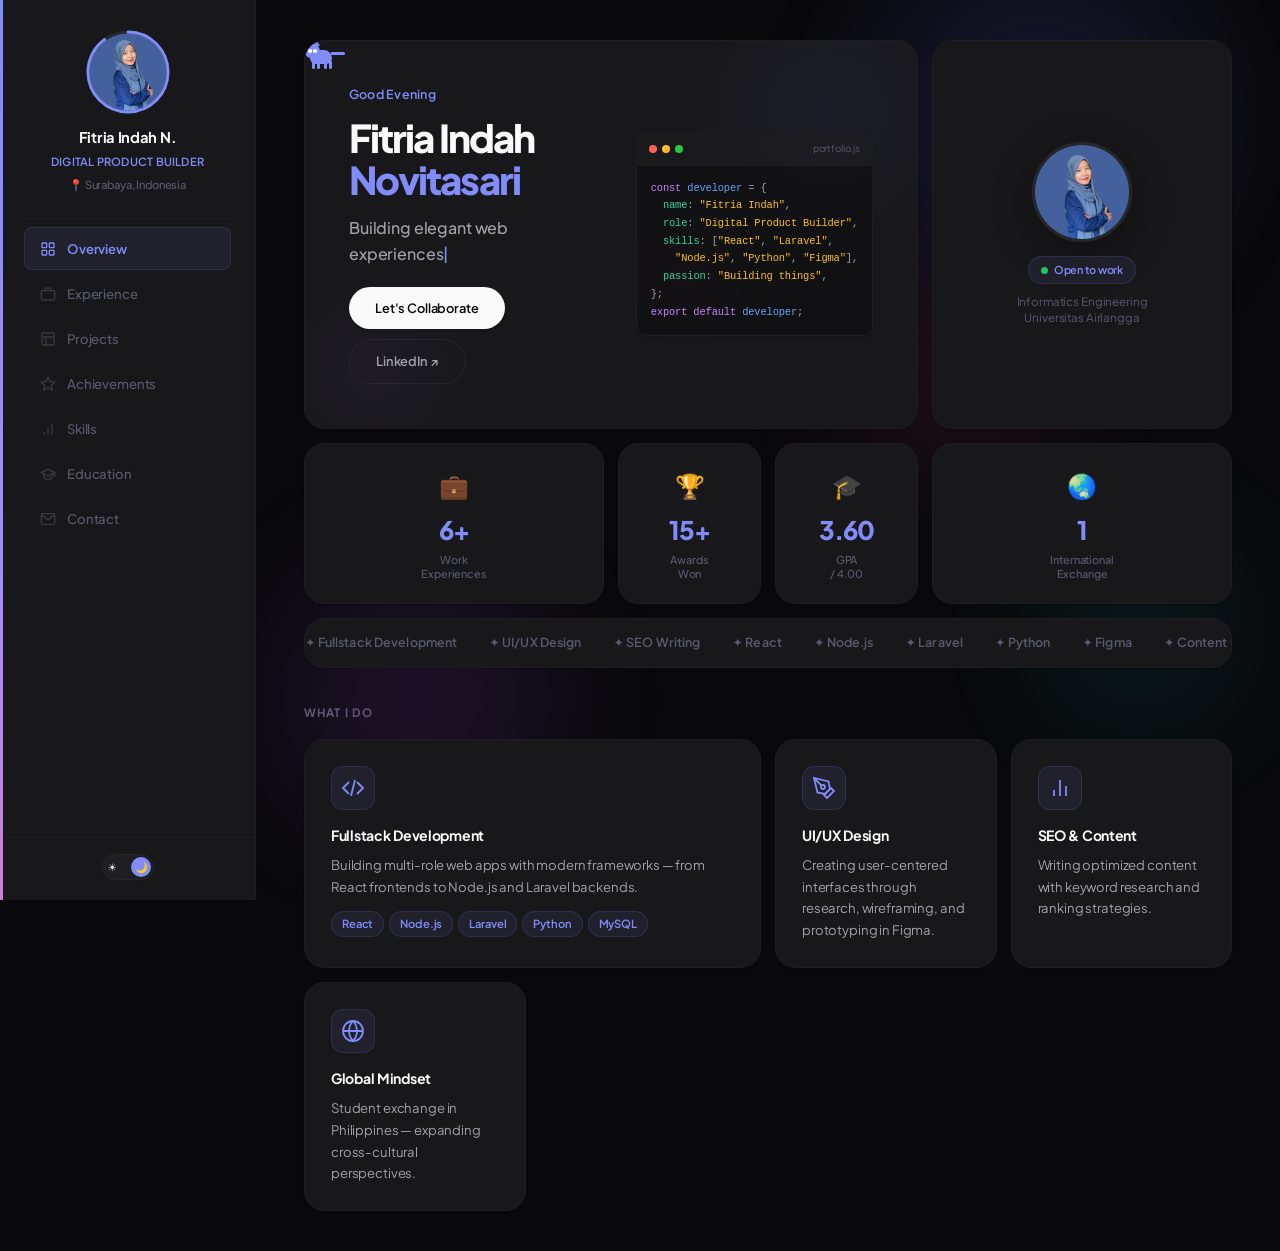
==== commit 78e78a8b: "feat: add Projects page with sidebar navigation & 7 project showcases - Added Projects nav item to s" ====
--- a/index.html
+++ b/index.html
@@ -22,6 +22,7 @@
     <nav class="sidebar-nav">
       <a href="#overview" class="nav-item active" data-section="overview"><span class="nav-icon"><svg width="16" height="16" viewBox="0 0 24 24" fill="none" stroke="currentColor" stroke-width="2"><rect x="3" y="3" width="7" height="7" rx="1"/><rect x="14" y="3" width="7" height="7" rx="1"/><rect x="3" y="14" width="7" height="7" rx="1"/><rect x="14" y="14" width="7" height="7" rx="1"/></svg></span>Overview</a>
       <a href="#experience" class="nav-item" data-section="experience"><span class="nav-icon"><svg width="16" height="16" viewBox="0 0 24 24" fill="none" stroke="currentColor" stroke-width="2"><rect x="2" y="7" width="20" height="14" rx="2"/><path d="M16 7V5a2 2 0 00-2-2h-4a2 2 0 00-2 2v2"/></svg></span>Experience</a>
+      <a href="#projects" class="nav-item" data-section="projects"><span class="nav-icon"><svg width="16" height="16" viewBox="0 0 24 24" fill="none" stroke="currentColor" stroke-width="2"><rect x="3" y="3" width="18" height="18" rx="2"/><path d="M3 9h18M9 21V9"/></svg></span>Projects</a>
       <a href="#achievements" class="nav-item" data-section="achievements"><span class="nav-icon"><svg width="16" height="16" viewBox="0 0 24 24" fill="none" stroke="currentColor" stroke-width="2"><path d="M12 2l3.09 6.26L22 9.27l-5 4.87 1.18 6.88L12 17.77l-6.18 3.25L7 14.14 2 9.27l6.91-1.01L12 2z"/></svg></span>Achievements</a>
       <a href="#skills" class="nav-item" data-section="skills"><span class="nav-icon"><svg width="16" height="16" viewBox="0 0 24 24" fill="none" stroke="currentColor" stroke-width="2"><path d="M12 20V10"/><path d="M18 20V4"/><path d="M6 20v-4"/></svg></span>Skills</a>
       <a href="#education" class="nav-item" data-section="education"><span class="nav-icon"><svg width="16" height="16" viewBox="0 0 24 24" fill="none" stroke="currentColor" stroke-width="2"><path d="M22 10v6M2 10l10-5 10 5-10 5z"/><path d="M6 12v5c0 1.66 2.69 3 6 3s6-1.34 6-3v-5"/></svg></span>Education</a>
@@ -140,6 +141,134 @@
     <p class="exp-desc">Created website prototypes, developed a digital museum project, and produced Instagram content.</p>
     <div class="exp-tags"><span>UI/UX</span><span>Prototyping</span><span>Branding</span></div>
     <div class="media-section"><h4>📎 Project Media</h4><div class="brand-links"><a href="img/utero-portfolio.pdf" target="_blank" class="brand-link"><span class="brand-avatar" style="background:linear-gradient(135deg,#ef4444,#dc2626);color:#fff;display:flex;align-items:center;justify-content:center;font-size:.65rem;font-weight:800">PDF</span><div class="brand-info"><strong>UI/UX Design Portfolio</strong><span>View full portfolio →</span></div><span class="cl-arrow">→</span></a></div></div></div>
+</section>
+
+<!-- ===== PROJECTS ===== -->
+<section id="projects" class="panel">
+  <div class="panel-header anim"><div><h1 class="panel-title">Projects</h1><p class="panel-sub">Selected works showcasing my design & creative journey</p></div></div>
+
+  <!-- FILTER PILLS -->
+  <div class="proj-filters anim">
+    <button class="proj-filter active" data-filter="all">All Projects</button>
+    <button class="proj-filter" data-filter="uiux">UI/UX Design</button>
+    <button class="proj-filter" data-filter="content">Content Creator</button>
+  </div>
+
+  <!-- PROJECT GRID -->
+  <div class="proj-grid">
+
+    <!-- PROJECT 1: S2 Dental Care -->
+    <div class="proj-card anim" data-category="content">
+      <div class="proj-inner">
+        <div class="proj-image" onclick="openLightbox('img/project-s2dental.png')">
+          <img src="img/project-s2dental.png" alt="S2 Dental Care Feed Design" loading="lazy"/>
+          <div class="proj-overlay"><span class="proj-view">View Project ↗</span></div>
+        </div>
+        <div class="proj-body">
+          <span class="proj-cat">Content Creator</span>
+          <h3>Feed Design — S2 Dental Care</h3>
+          <p>Designed the entire social media feed for S2 Dental Care, a modern dental clinic in Surabaya. Created engaging visuals covering orthodontics, dental veneers, promotions, and educational health content — all while maintaining a professional yet approachable brand tone.</p>
+          <div class="proj-tags"><span>Social Media</span><span>Feed Design</span><span>Canva</span><span>Healthcare Branding</span></div>
+        </div>
+      </div>
+    </div>
+
+    <!-- PROJECT 2: Cerindo Brand Building -->
+    <div class="proj-card anim" data-category="content">
+      <div class="proj-inner">
+        <div class="proj-image" onclick="openLightbox('img/project-cerindo.png')">
+          <img src="img/project-cerindo.png" alt="PT Cerindo Brand Building" loading="lazy"/>
+          <div class="proj-overlay"><span class="proj-view">View Project ↗</span></div>
+        </div>
+        <div class="proj-body">
+          <span class="proj-cat">Content Creator</span>
+          <h3>Brand Building — PT Cerdas Anak Indonesia</h3>
+          <p>Built the visual brand identity for CERINDO, an innovative e-learning platform. Developed content for sub-brands including PENPRINDO (professional education), MENTORIX (mentoring), and TRAINIX (industrial training) — focusing on competency development and BNSP certifications.</p>
+          <div class="proj-tags"><span>Brand Building</span><span>Content Strategy</span><span>Visual Identity</span><span>Education</span></div>
+        </div>
+      </div>
+    </div>
+
+    <!-- PROJECT 3: Bomboskuy Marketplace -->
+    <div class="proj-card anim" data-category="uiux">
+      <div class="proj-inner">
+        <div class="proj-image" onclick="openLightbox('img/project-bomboskuy.png')">
+          <img src="img/project-bomboskuy.png" alt="Bomboskuy Marketplace UI/UX" loading="lazy"/>
+          <div class="proj-overlay"><span class="proj-view">View Project ↗</span></div>
+        </div>
+        <div class="proj-body">
+          <span class="proj-cat proj-cat-uiux">UI/UX Design</span>
+          <h3>UI/UX Design — Bomboskuy Marketplace</h3>
+          <p>Designed a warm, inviting marketplace UI for Bomboskuy — a handmade bomboloni brand. Focused on creating a delightful user experience that mirrors the sweetness of the product, with a soft color palette, playful typography, and intuitive product browsing flow.</p>
+          <div class="proj-tags"><span>Figma</span><span>UI/UX</span><span>E-Commerce</span><span>Prototyping</span></div>
+        </div>
+      </div>
+    </div>
+
+    <!-- PROJECT 4: Popjasa Daily Feed -->
+    <div class="proj-card anim" data-category="content">
+      <div class="proj-inner">
+        <div class="proj-image" onclick="openLightbox('img/project-popjasa.png')">
+          <img src="img/project-popjasa.png" alt="PT Popjasa Indonesia Daily Feed" loading="lazy"/>
+          <div class="proj-overlay"><span class="proj-view">View Project ↗</span></div>
+        </div>
+        <div class="proj-body">
+          <span class="proj-cat">Content Creator</span>
+          <h3>Daily Feed — PT Popjasa Indonesia</h3>
+          <p>Produced daily social media content for Popjasa, a specialized legal service provider. Created informative carousel posts about company registration, licensing, CVs, and entrepreneurship tips — combining visual storytelling with legal education to boost engagement.</p>
+          <div class="proj-tags"><span>Social Media</span><span>Copywriting</span><span>Carousel Design</span><span>Legal Content</span></div>
+        </div>
+      </div>
+    </div>
+
+    <!-- PROJECT 5: Upgrade Skill -->
+    <div class="proj-card anim" data-category="content">
+      <div class="proj-inner">
+        <div class="proj-image" onclick="openLightbox('img/project-upgradeskill.png')">
+          <img src="img/project-upgradeskill.png" alt="Upgrade Skill Digital Marketing Content" loading="lazy"/>
+          <div class="proj-overlay"><span class="proj-view">View Project ↗</span></div>
+        </div>
+        <div class="proj-body">
+          <span class="proj-cat">Content Creator</span>
+          <h3>Digital Marketing Content — Upgrade Skill ID</h3>
+          <p>Created educational digital marketing content for Upgrade Skill, a comprehensive digital education and creative agency platform by PT Popjasa Indonesia. Designed carousel posts covering SEO strategies, marketing pillars, social media trends, and 4P marketing frameworks — empowering entrepreneurs with practical digital knowledge.</p>
+          <div class="proj-tags"><span>Digital Marketing</span><span>Content Strategy</span><span>SEO</span><span>Social Media Education</span></div>
+        </div>
+      </div>
+    </div>
+
+    <!-- PROJECT 6: Start Franchise -->
+    <div class="proj-card anim" data-category="uiux">
+      <div class="proj-inner">
+        <div class="proj-image" onclick="openLightbox('img/project-startfranchise.png')">
+          <img src="img/project-startfranchise.png" alt="Start Franchise UI/UX Design" loading="lazy"/>
+          <div class="proj-overlay"><span class="proj-view">View Project ↗</span></div>
+        </div>
+        <div class="proj-body">
+          <span class="proj-cat proj-cat-uiux">UI/UX Design</span>
+          <h3>UI/UX Design — Start Franchise Platform</h3>
+          <p>Designed the complete website UI for Start Franchise, a digital solutions platform built for fast and confident business growth. Created an intuitive interface featuring franchise starter kits, SOP bundles, and branding toolkits — with a modern, trustworthy visual language that empowers brands to scale worldwide.</p>
+          <div class="proj-tags"><span>Figma</span><span>Web Design</span><span>E-Commerce</span><span>Business Platform</span></div>
+        </div>
+      </div>
+    </div>
+
+    <!-- PROJECT 7: TEDx UNAIR -->
+    <div class="proj-card anim" data-category="uiux">
+      <div class="proj-inner">
+        <div class="proj-image" onclick="openLightbox('img/project-tedxunair.png')">
+          <img src="img/project-tedxunair.png" alt="TEDx UNAIR UI/UX Design" loading="lazy"/>
+          <div class="proj-overlay"><span class="proj-view">View Project ↗</span></div>
+        </div>
+        <div class="proj-body">
+          <span class="proj-cat proj-cat-uiux">UI/UX Design</span>
+          <h3>UI/UX Design — TEDx UNAIR 2024 &amp; 2025</h3>
+          <p>Designed a digital treasure hunt website for TEDx Universitas Airlangga under the theme "Experimental: Transforming the Ordinary." The interface invites users to piece together clues, combining interactive puzzle elements with TEDx merchandise e-commerce and event information.</p>
+          <div class="proj-tags"><span>Figma</span><span>Web Design</span><span>Interactive UI</span><span>Event Branding</span></div>
+        </div>
+      </div>
+    </div>
+  </div>
 </section>
 
 <!-- ===== ACHIEVEMENTS ===== -->
--- a/style.css
+++ b/style.css
@@ -58,7 +58,7 @@
 .mobile-logo{font-size:1rem;font-weight:800;letter-spacing:-.04em}
 .theme-toggle-sm{font-size:1rem;cursor:pointer;transition:transform .3s}
 .theme-toggle-sm:hover{transform:rotate(30deg)}
-.main{margin-left:var(--sidebar-w);min-height:100vh;padding:40px 48px;max-width:1100px;transition:margin .4s var(--ease)}
+.main{margin-left:var(--sidebar-w);min-height:100vh;padding:40px 48px;transition:margin .4s var(--ease)}
 .panel{display:none}.panel.active{display:block}
 
 /* STAGGERED ANIMATIONS */
@@ -254,6 +254,37 @@
 .media-placeholder:hover .plus{color:var(--accent2)}
 .media-placeholder span:last-child{font-size:.65rem;color:var(--text3);position:static;background:none;padding:0;margin-top:2px;font-weight:500}
 
+/* PROJECTS PAGE */
+.proj-filters{display:flex;gap:8px;margin-bottom:32px;flex-wrap:wrap}
+.proj-filter{padding:8px 20px;border-radius:99px;font-family:var(--font);font-size:.78rem;font-weight:600;border:1.5px solid var(--border);background:var(--bg2);color:var(--text3);cursor:pointer;transition:all .3s var(--ease)}
+.proj-filter:hover{color:var(--text);border-color:var(--text3)}
+.proj-filter.active{background:var(--accent);color:var(--bg);border-color:var(--accent)}
+[data-theme="dark"] .proj-filter.active{background:var(--accent2);color:#fff;border-color:var(--accent2)}
+.proj-grid{display:flex;flex-direction:column;gap:32px}
+.proj-card{background:var(--bg2);border:1px solid var(--border2);border-radius:var(--radius);overflow:hidden;box-shadow:var(--shadow3);transition:all .4s var(--ease)}
+.proj-card:hover{box-shadow:var(--shadow2);border-color:var(--border);transform:translateY(-4px)}
+.proj-card.hidden{display:none}
+.proj-inner{display:grid;grid-template-columns:1fr 1fr;min-height:380px}
+.proj-image{position:relative;overflow:hidden;cursor:pointer;background:#0a0a0c}
+.proj-image img{width:100%;height:100%;object-fit:contain;transition:transform .6s var(--ease)}
+.proj-card:hover .proj-image img{transform:scale(1.03)}
+.proj-overlay{position:absolute;inset:0;background:rgba(0,0,0,.35);opacity:0;transition:opacity .4s var(--ease);display:flex;align-items:center;justify-content:center}
+.proj-card:hover .proj-overlay{opacity:1}
+.proj-view{color:#fff;font-size:.82rem;font-weight:600;background:rgba(255,255,255,.12);backdrop-filter:blur(10px);-webkit-backdrop-filter:blur(10px);padding:10px 24px;border-radius:99px;border:1px solid rgba(255,255,255,.2);transition:all .3s var(--ease);letter-spacing:.01em}
+.proj-view:hover{background:rgba(255,255,255,.22);transform:scale(1.05)}
+.proj-body{padding:36px 36px 32px;display:flex;flex-direction:column;justify-content:center}
+.proj-cat{display:inline-block;font-size:.65rem;font-weight:700;text-transform:uppercase;letter-spacing:.08em;color:#059669;background:#ecfdf5;border:1px solid #d1fae5;padding:4px 12px;border-radius:99px;margin-bottom:14px;width:fit-content}
+.proj-cat-uiux{color:#a855f7;background:#fdf4ff;border-color:#f3e8ff}
+[data-theme="dark"] .proj-cat{background:rgba(5,150,105,.1);border-color:rgba(5,150,105,.2)}
+[data-theme="dark"] .proj-cat-uiux{background:rgba(168,85,247,.1);border-color:rgba(168,85,247,.2)}
+.proj-body h3{font-size:1.15rem;font-weight:800;letter-spacing:-.03em;margin-bottom:12px;line-height:1.25}
+.proj-body>p{font-size:.84rem;color:var(--text2);line-height:1.75;margin-bottom:18px}
+.proj-tags{display:flex;flex-wrap:wrap;gap:6px;margin-top:auto}
+.proj-tags span{background:var(--bg3);border:1px solid var(--border2);color:var(--text2);padding:5px 14px;border-radius:99px;font-size:.72rem;font-weight:500;transition:.25s var(--ease)}
+.proj-tags span:hover{background:var(--accent-soft);border-color:var(--accent-border);color:var(--accent2)}
+.proj-card:nth-child(even) .proj-inner{direction:rtl}
+.proj-card:nth-child(even) .proj-inner>*{direction:ltr}
+
 /* ACHIEVEMENTS - FEATURED */
 .ach-featured{display:grid;grid-template-columns:1fr 1fr;gap:16px;margin-bottom:8px}
 .ach-feature-card{background:linear-gradient(135deg,var(--accent-soft),var(--bg2));border:1px solid var(--accent-border);border-radius:var(--radius);padding:32px;box-shadow:var(--shadow3);transition:.35s var(--ease);position:relative;overflow:hidden}
@@ -360,5 +391,8 @@
   .ach-featured{grid-template-columns:1fr}.skills-layout{grid-template-columns:1fr}
   .contact-hero{grid-template-columns:1fr}.contact-left{text-align:center}.contact-details{align-items:center}
   .glass-container{left:0}
+  .proj-grid{grid-template-columns:1fr}
+  .proj-inner{grid-template-columns:1fr!important}
+  .proj-card:nth-child(even) .proj-inner{direction:ltr}
 }
-@media(max-width:480px){.bento{grid-template-columns:1fr}.bento-stat:nth-child(n){grid-column:span 1}.oh-name{font-size:1.6rem}.stat-num{font-size:1.3rem}}
+@media(max-width:480px){.bento{grid-template-columns:1fr}.bento-stat:nth-child(n){grid-column:span 1}.oh-name{font-size:1.6rem}.stat-num{font-size:1.3rem}.proj-body{padding:18px 20px 22px}.proj-body h3{font-size:.9rem}}
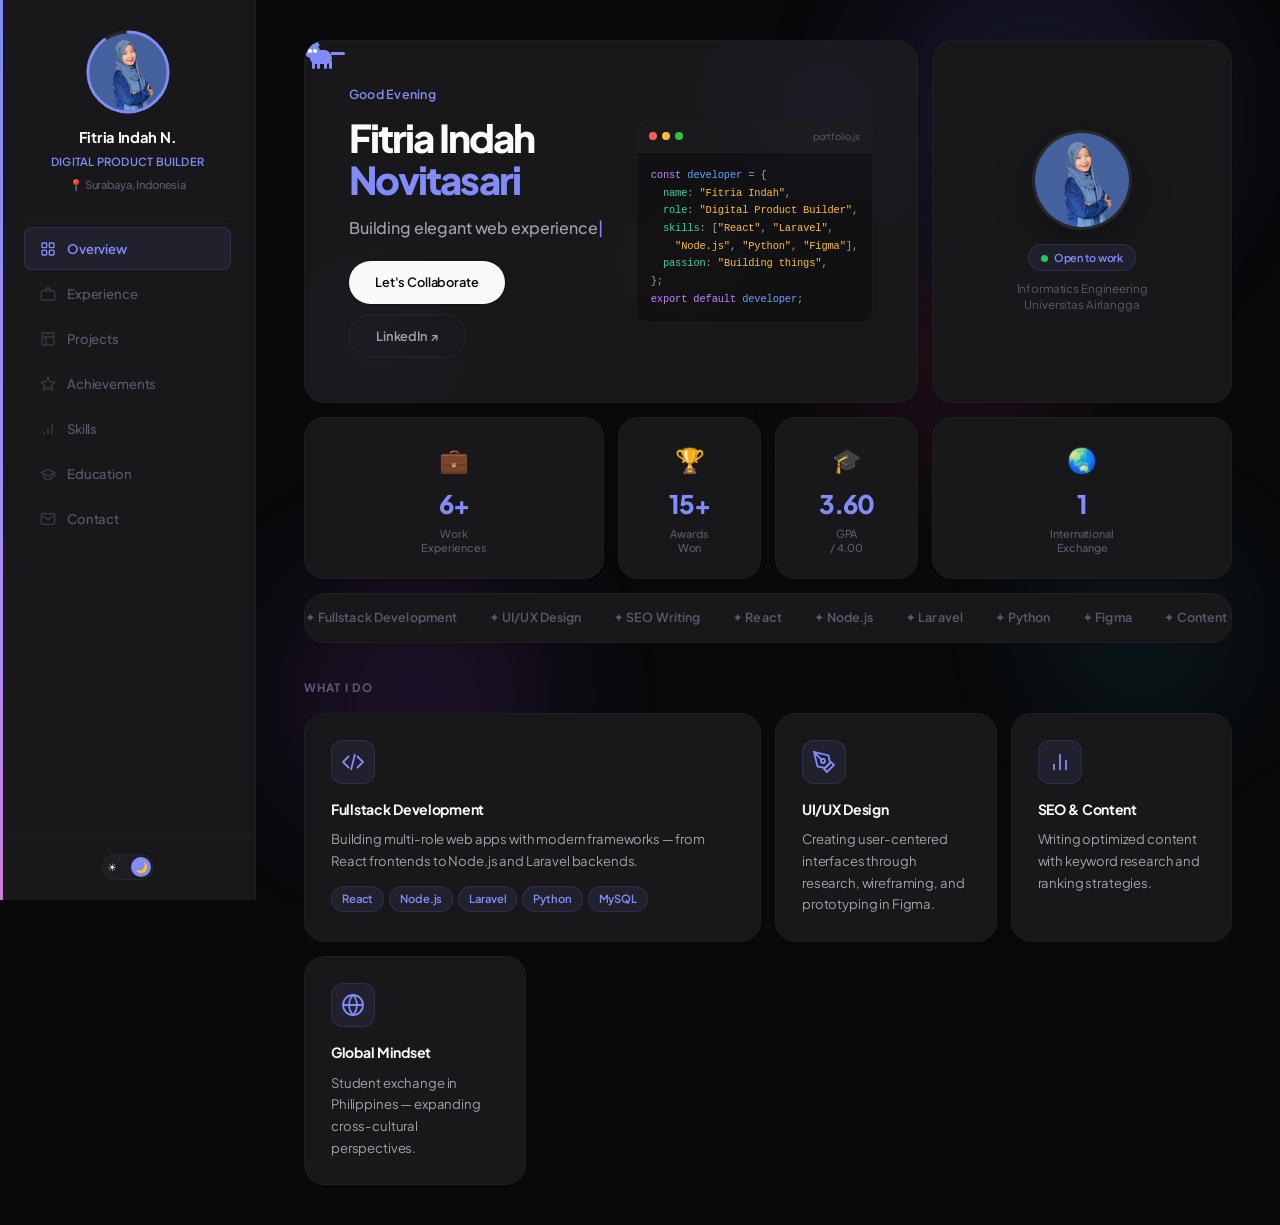
==== commit 4d0e1e08: "feat: add gav-smartprocure enterprise portfolio case study" ====
--- a/index.html
+++ b/index.html
@@ -150,12 +150,45 @@
   <!-- FILTER PILLS -->
   <div class="proj-filters anim">
     <button class="proj-filter active" data-filter="all">All Projects</button>
+    <button class="proj-filter" data-filter="system-analyst">System Analyst</button>
     <button class="proj-filter" data-filter="uiux">UI/UX Design</button>
     <button class="proj-filter" data-filter="content">Content Creator</button>
   </div>
 
   <!-- PROJECT GRID -->
   <div class="proj-grid">
+
+    <!-- PROJECT -1: GAV SmartProcure -->
+    <div class="proj-card anim" data-category="system-analyst">
+      <div class="proj-inner">
+        <div class="proj-image" onclick="window.location.href='gav-smartprocure.html'">
+          <div style="background: linear-gradient(135deg, #0f172a, #334155); width: 100%; height: 100%; display: flex; align-items: center; justify-content: center; color: white; font-weight: bold; font-size: 1.8rem; text-align: center; padding: 20px;">GAV SmartProcure</div>
+          <div class="proj-overlay"><span class="proj-view">View Detail ↗</span></div>
+        </div>
+        <div class="proj-body">
+          <span class="proj-cat" style="color: #10b981; border-color: rgba(16, 185, 129, 0.2); background: rgba(16, 185, 129, 0.1);">System Analyst</span>
+          <h3>Enterprise SAP Procurement</h3>
+          <p>End-to-end business analysis for a digital transformation project at Garuda Indonesia Group. Features complete documentation from BRD to UML, Risk Analysis, API Specs, and SAP integration workflows.</p>
+          <div class="proj-tags"><span>Enterprise System</span><span>SAP Workflow</span><span>BRD</span><span>UML</span></div>
+        </div>
+      </div>
+    </div>
+
+    <!-- PROJECT 0: Well-Be SRS -->
+    <div class="proj-card anim" data-category="system-analyst">
+      <div class="proj-inner">
+        <div class="proj-image" onclick="window.location.href='sa-wellbe.html'">
+          <div style="background: linear-gradient(135deg, #10b981, #047857); width: 100%; height: 100%; display: flex; align-items: center; justify-content: center; color: white; font-weight: bold; font-size: 2rem;">SRS</div>
+          <div class="proj-overlay"><span class="proj-view">View Detail ↗</span></div>
+        </div>
+        <div class="proj-body">
+          <span class="proj-cat" style="color: #10b981; border-color: rgba(16, 185, 129, 0.2); background: rgba(16, 185, 129, 0.1);">System Analyst</span>
+          <h3>SRS — Well-Be Application</h3>
+          <p>Formulated the Software Requirement Specification for an Alzheimer's patient monitoring app. Defined User Stories, Constraints, and system dependencies for Smartwatch GPS integration.</p>
+          <div class="proj-tags"><span>SRS</span><span>User Stories</span><span>Healthcare App</span></div>
+        </div>
+      </div>
+    </div>
 
     <!-- PROJECT 1: S2 Dental Care -->
     <div class="proj-card anim" data-category="content">
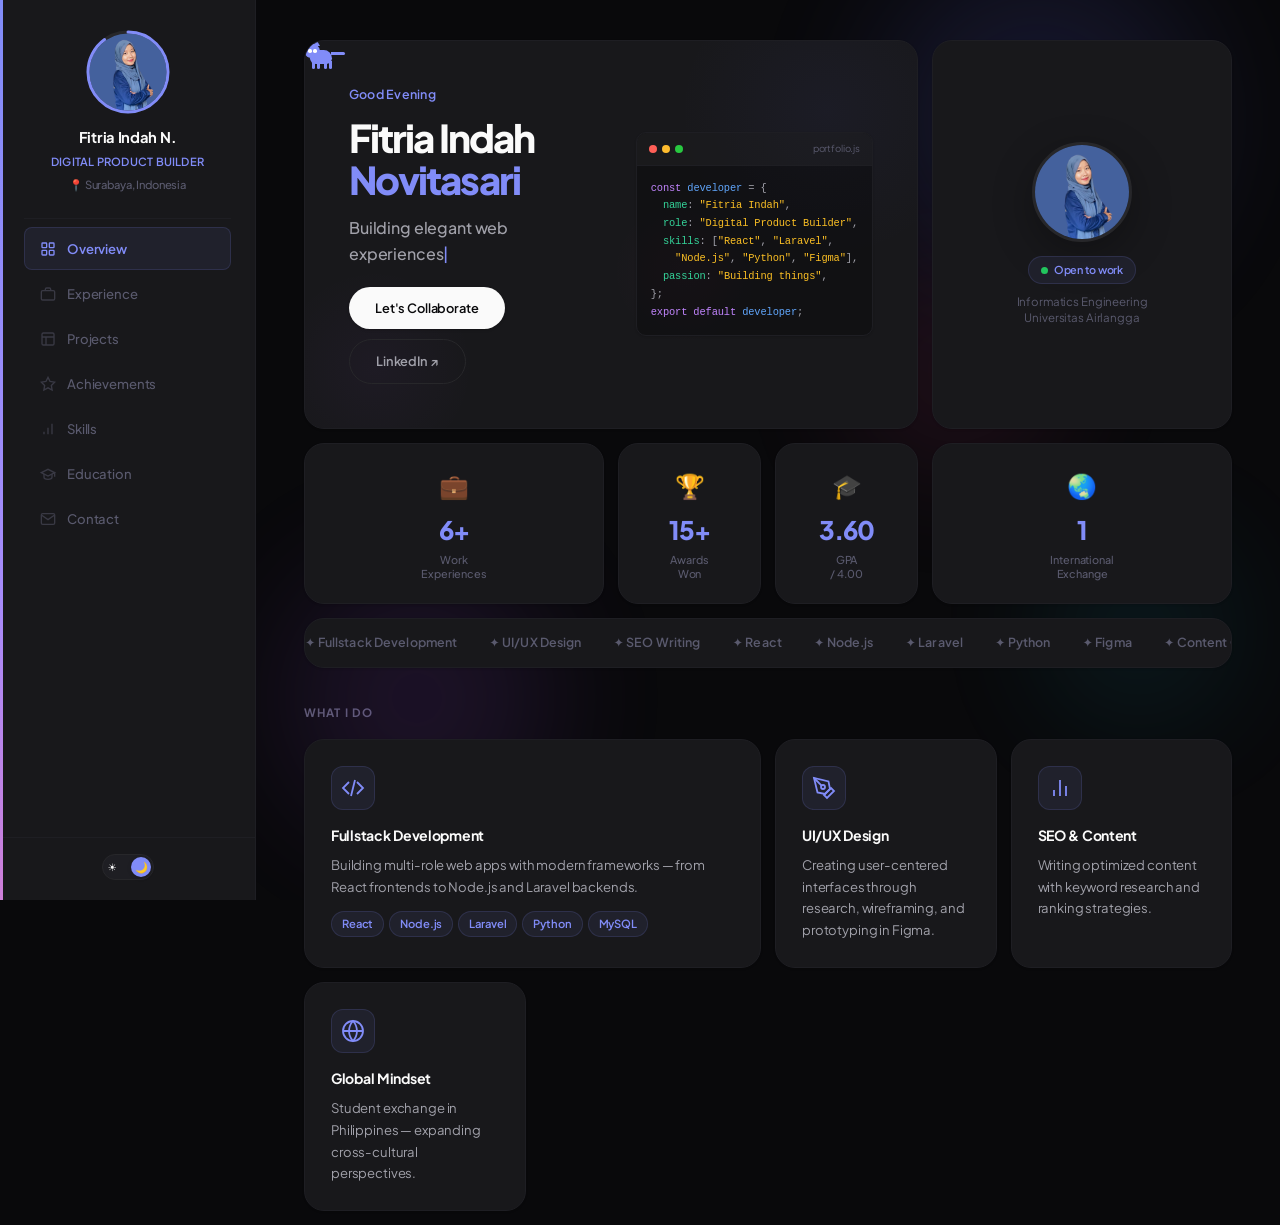
==== commit d8cab7e0: "feat: add gav-canvas.html bypass cache" ====
--- a/index.html
+++ b/index.html
@@ -161,14 +161,21 @@
     <!-- PROJECT -1: GAV SmartProcure -->
     <div class="proj-card anim" data-category="system-analyst">
       <div class="proj-inner">
-        <div class="proj-image" onclick="window.location.href='gav-smartprocure.html'">
+        <div class="proj-image" onclick="window.location.href='gav-canvas.html'">
           <div style="background: linear-gradient(135deg, #0f172a, #334155); width: 100%; height: 100%; display: flex; align-items: center; justify-content: center; color: white; font-weight: bold; font-size: 1.8rem; text-align: center; padding: 20px;">GAV SmartProcure</div>
           <div class="proj-overlay"><span class="proj-view">View Detail ↗</span></div>
         </div>
         <div class="proj-body">
           <span class="proj-cat" style="color: #10b981; border-color: rgba(16, 185, 129, 0.2); background: rgba(16, 185, 129, 0.1);">System Analyst</span>
-          <h3>Enterprise SAP Procurement</h3>
-          <p>End-to-end business analysis for a digital transformation project at Garuda Indonesia Group. Features complete documentation from BRD to UML, Risk Analysis, API Specs, and SAP integration workflows.</p>
+          <h3 style="font-size: 1.5rem; margin-bottom: 12px; color: #1e293b;">Enterprise Procurement System (SAP Integrated)</h3>
+        <p style="color: #64748b; margin-bottom: 24px;">Digital Transformation of manual procurement workflow to zero-paper process with SAP backend integration. (BA & System Analyst Role)</p>
+        <div style="display: flex; gap: 12px; margin-bottom: 24px; flex-wrap: wrap;">
+          <span style="background: #e0f2fe; color: #0284c7; padding: 6px 14px; border-radius: 99px; font-size: 0.85rem; font-weight: 600;">System Analysis</span>
+          <span style="background: #e0f2fe; color: #0284c7; padding: 6px 14px; border-radius: 99px; font-size: 0.85rem; font-weight: 600;">SAP BAPI</span>
+          <span style="background: #e0f2fe; color: #0284c7; padding: 6px 14px; border-radius: 99px; font-size: 0.85rem; font-weight: 600;">UML & Diagramming</span>
+        </div>
+        <a href="gav-canvas.html" style="display: inline-block; background: #2563eb; color: white; padding: 12px 24px; border-radius: 8px; font-weight: 600; text-decoration: none;">Lihat Dokumen UX Canvas (NEW) &rarr;</a>
+      </div>
           <div class="proj-tags"><span>Enterprise System</span><span>SAP Workflow</span><span>BRD</span><span>UML</span></div>
         </div>
       </div>
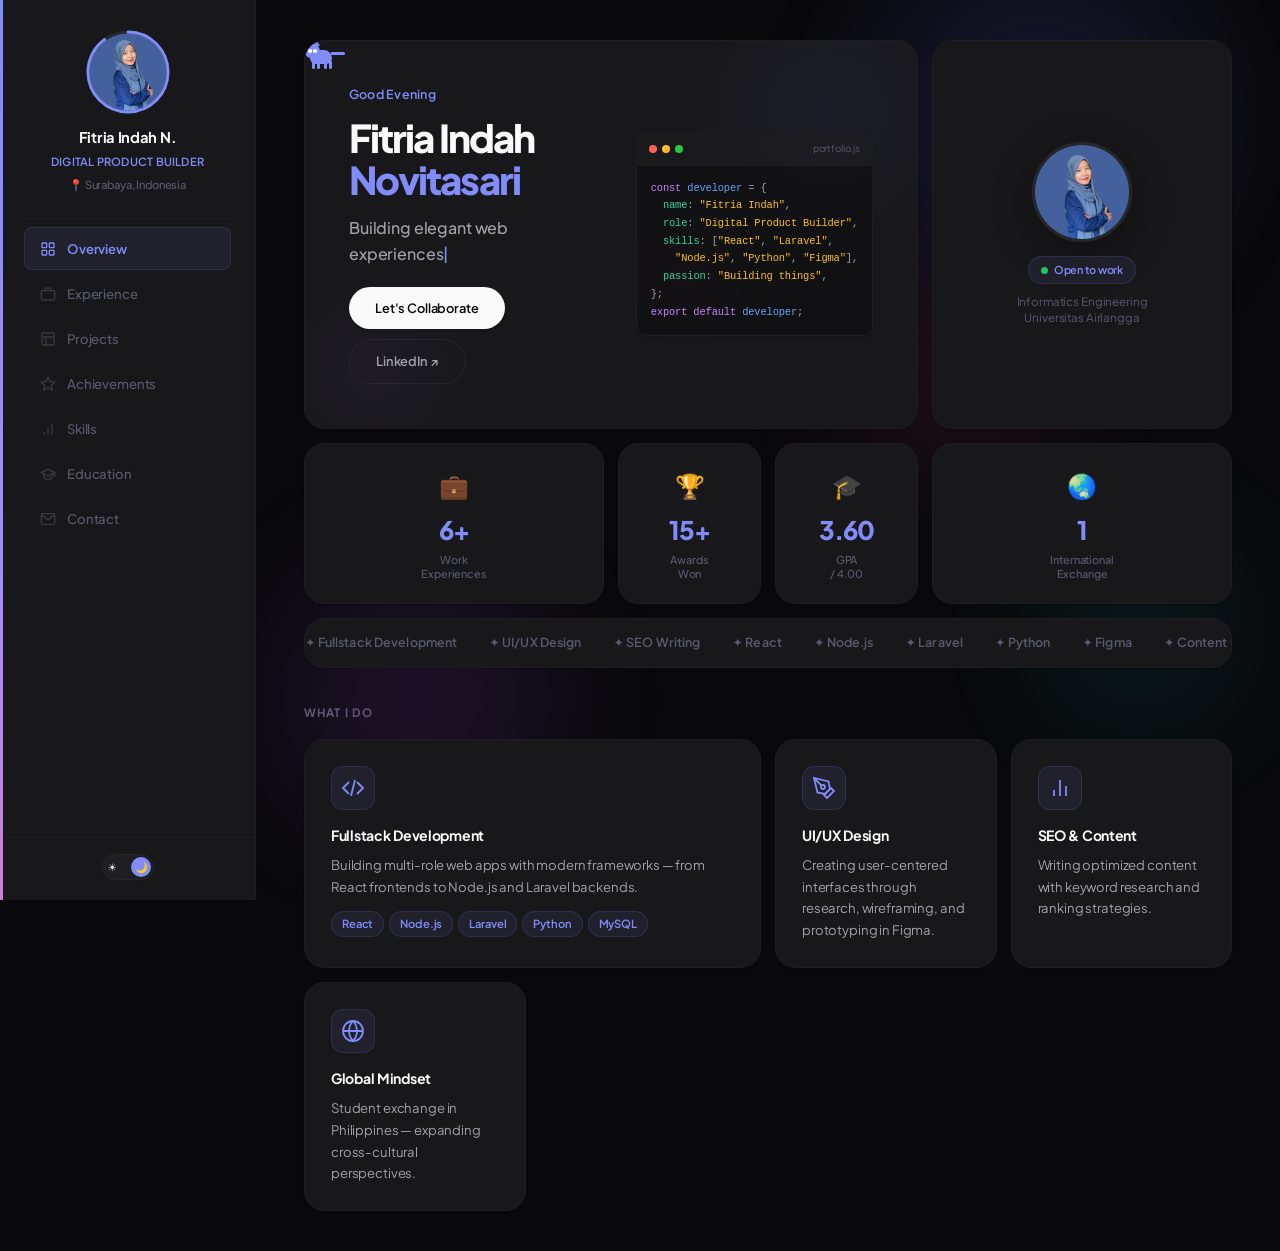
==== commit 189a6760: "feat: complete portfolio layout unification, revamp content, and add psdp project" ====
--- a/index.html
+++ b/index.html
@@ -185,17 +185,44 @@
     <div class="proj-card anim" data-category="system-analyst">
       <div class="proj-inner">
         <div class="proj-image" onclick="window.location.href='sa-wellbe.html'">
-          <div style="background: linear-gradient(135deg, #10b981, #047857); width: 100%; height: 100%; display: flex; align-items: center; justify-content: center; color: white; font-weight: bold; font-size: 2rem;">SRS</div>
+          <div style="background: linear-gradient(135deg, #0d9488, #0f766e); width: 100%; height: 100%; display: flex; align-items: center; justify-content: center; color: white; font-weight: bold; font-size: 2rem; text-align: center; padding: 20px;">Well-Be SRS</div>
           <div class="proj-overlay"><span class="proj-view">View Detail ↗</span></div>
         </div>
         <div class="proj-body">
+          <span class="proj-cat" style="color: #0d9488; border-color: rgba(13, 148, 136, 0.2); background: rgba(13, 148, 136, 0.1);">System Analyst</span>
+          <h3 style="font-size: 1.5rem; margin-bottom: 12px; color: #1e293b;">Software Requirements (SRS) - Well-Be</h3>
+          <p style="color: #64748b; margin-bottom: 24px;">Penyusunan dokumen SRS aplikasi pemantauan medis lansia Alzheimer terintegrasi WearOS. Pemodelan sistem DFD, CDM/PDM, Use Case, dan Sequence.</p>
+          <div style="display: flex; gap: 12px; margin-bottom: 24px; flex-wrap: wrap;">
+            <span style="background: #ccfbf1; color: #0d9488; padding: 6px 14px; border-radius: 99px; font-size: 0.85rem; font-weight: 600;">Requirements Eng.</span>
+            <span style="background: #ccfbf1; color: #0d9488; padding: 6px 14px; border-radius: 99px; font-size: 0.85rem; font-weight: 600;">UML Modeling</span>
+            <span style="background: #ccfbf1; color: #0d9488; padding: 6px 14px; border-radius: 99px; font-size: 0.85rem; font-weight: 600;">Smartwatch GPS</span>
+          </div>
+          <a href="sa-wellbe.html" style="display: inline-block; background: #0d9488; color: white; padding: 12px 24px; border-radius: 8px; font-weight: 600; text-decoration: none;">Lihat Dokumen SRS Canvas &rarr;</a>
+        </div>
+      </div>
+    </div>
+
+    <!-- PROJECT 0.5: PSDP Ketan Bersaudara -->
+    <div class="proj-card anim" data-category="system-analyst">
+      <div class="proj-inner">
+        <div class="proj-image" onclick="window.location.href='psdp-ketan.html'">
+          <div style="background: linear-gradient(135deg, #10b981, #059669); width: 100%; height: 100%; display: flex; align-items: center; justify-content: center; color: white; font-weight: bold; font-size: 2.2rem; text-align: center; padding: 20px;">Ketan Bersaudara ERP</div>
+          <div class="proj-overlay"><span class="proj-view">View Detail ↗</span></div>
+        </div>
+        <div class="proj-body">
           <span class="proj-cat" style="color: #10b981; border-color: rgba(16, 185, 129, 0.2); background: rgba(16, 185, 129, 0.1);">System Analyst</span>
-          <h3>SRS — Well-Be Application</h3>
-          <p>Formulated the Software Requirement Specification for an Alzheimer's patient monitoring app. Defined User Stories, Constraints, and system dependencies for Smartwatch GPS integration.</p>
-          <div class="proj-tags"><span>SRS</span><span>User Stories</span><span>Healthcare App</span></div>
-        </div>
-      </div>
-    </div>
+          <h3 style="font-size: 1.5rem; margin-bottom: 12px; color: #1e293b;">ERP Odoo - Ketan Bersaudara</h3>
+          <p style="color: #64748b; margin-bottom: 24px;">Implementasi ERP Odoo untuk digitalisasi F&B tradisional-modern. Mengintegrasikan modul Manufacturing (BoM), Inventory, Quality Control, dan CRM/POS.</p>
+          <div style="display: flex; gap: 12px; margin-bottom: 24px; flex-wrap: wrap;">
+            <span style="background: #d1fae5; color: #059669; padding: 6px 14px; border-radius: 99px; font-size: 0.85rem; font-weight: 600;">Odoo ERP</span>
+            <span style="background: #d1fae5; color: #059669; padding: 6px 14px; border-radius: 99px; font-size: 0.85rem; font-weight: 600;">BPMN Modeling</span>
+            <span style="background: #d1fae5; color: #059669; padding: 6px 14px; border-radius: 99px; font-size: 0.85rem; font-weight: 600;">Manufacturing (BoM)</span>
+          </div>
+          <a href="psdp-ketan.html" style="display: inline-block; background: #10b981; color: white; padding: 12px 24px; border-radius: 8px; font-weight: 600; text-decoration: none;">Lihat Dokumen ERP Canvas &rarr;</a>
+        </div>
+      </div>
+    </div>
+
 
     <!-- PROJECT 1: S2 Dental Care -->
     <div class="proj-card anim" data-category="content">
